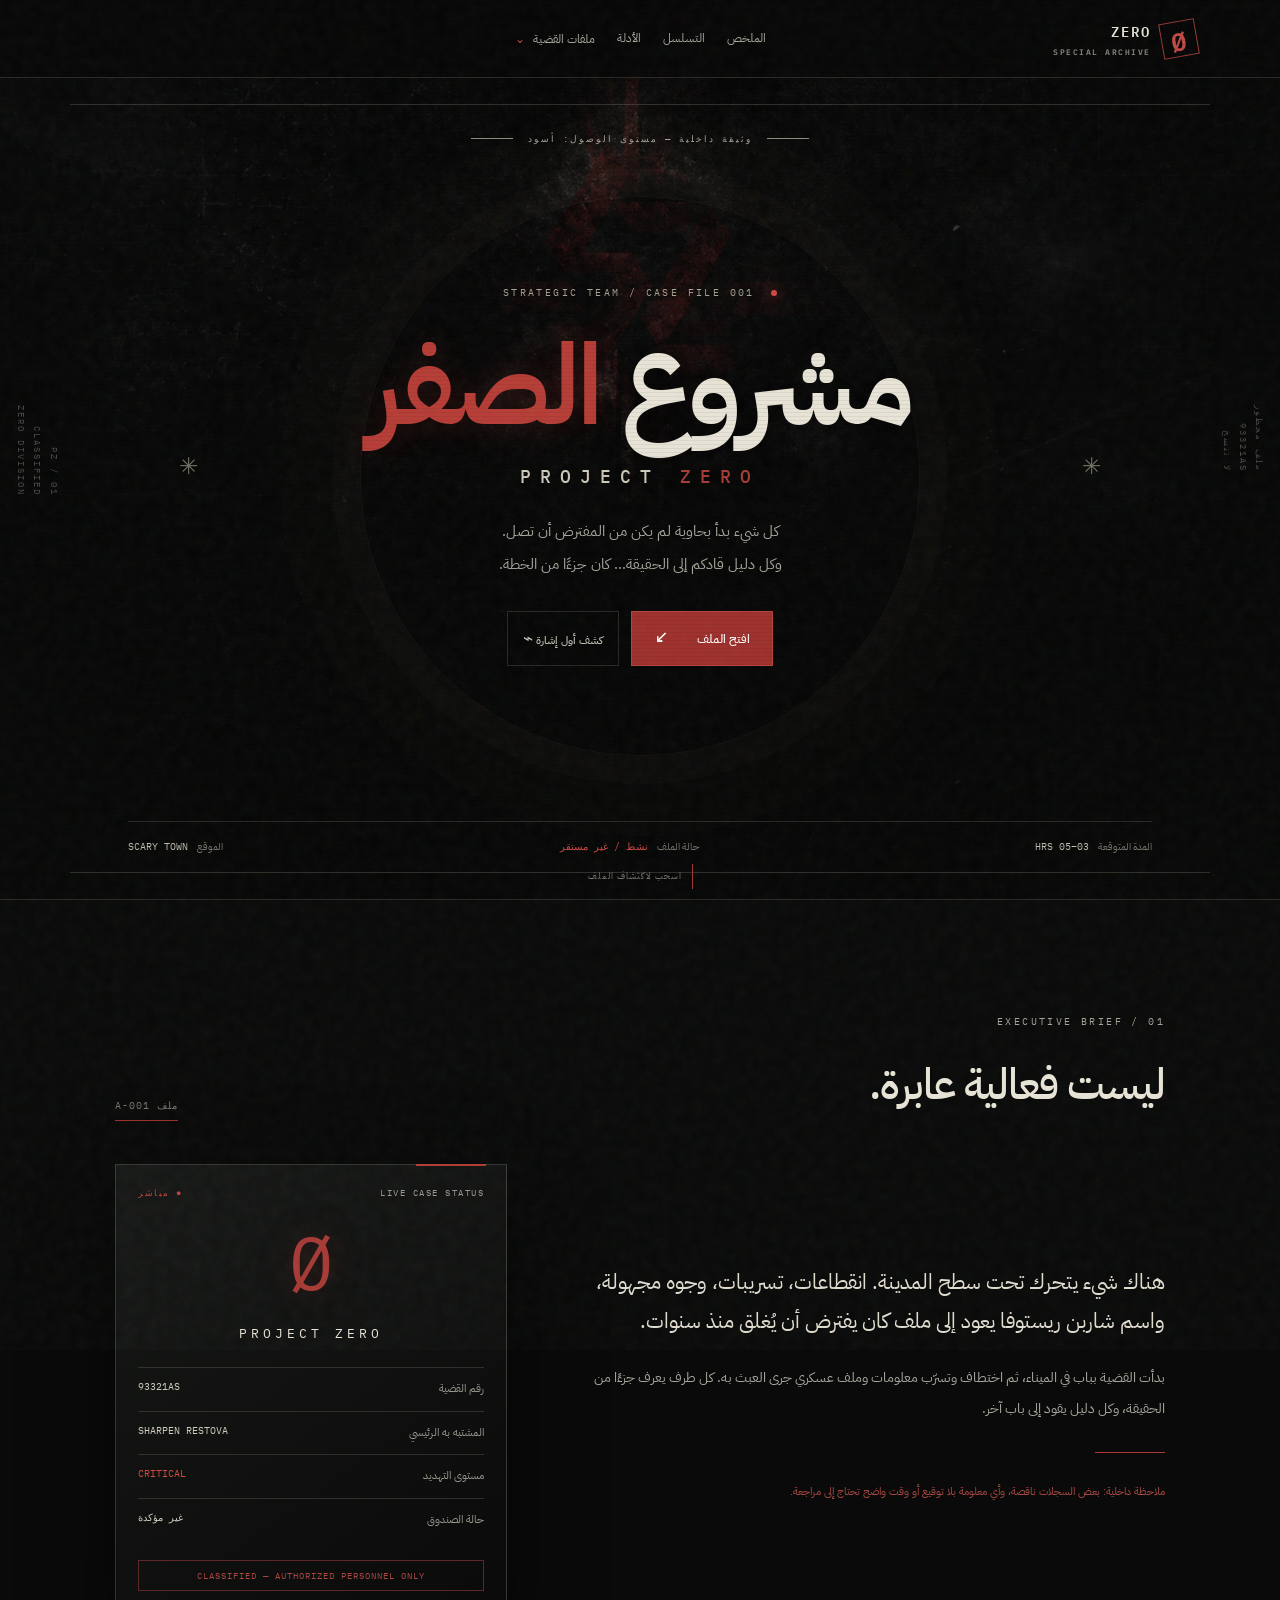
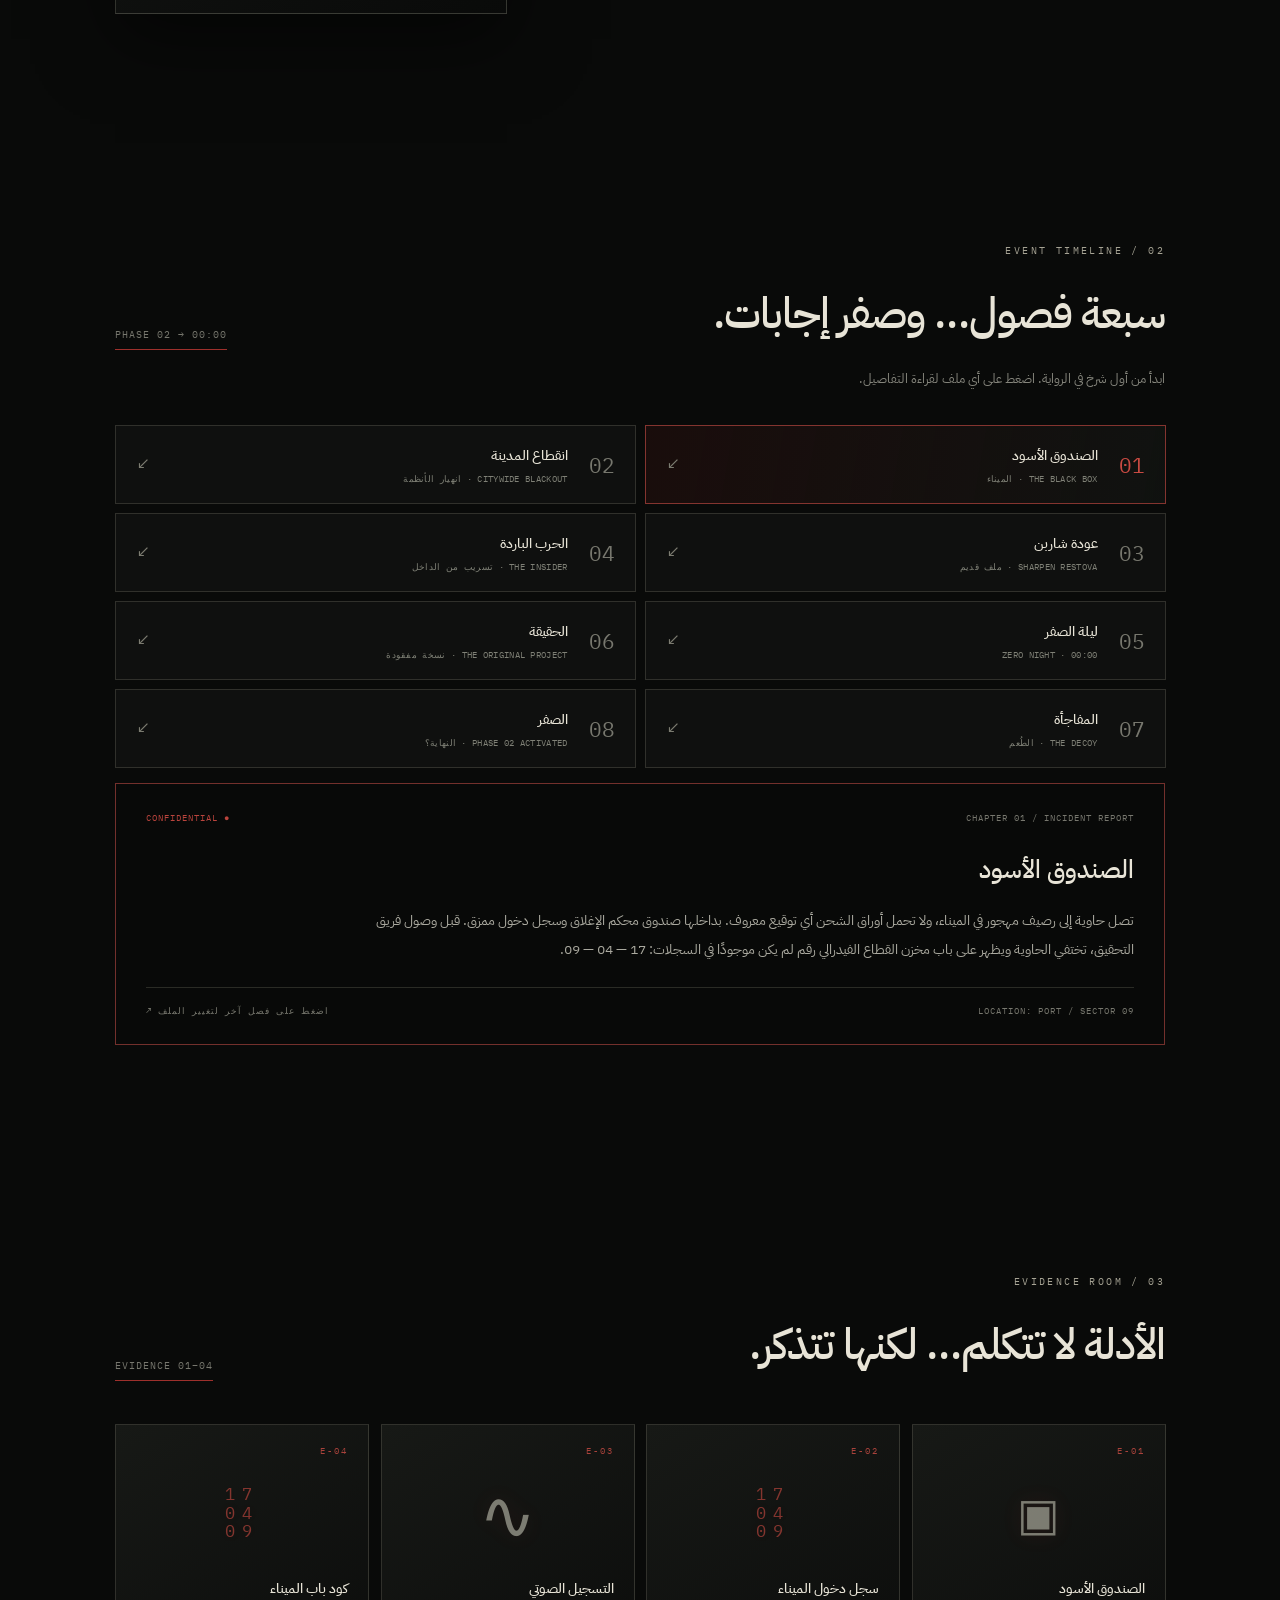
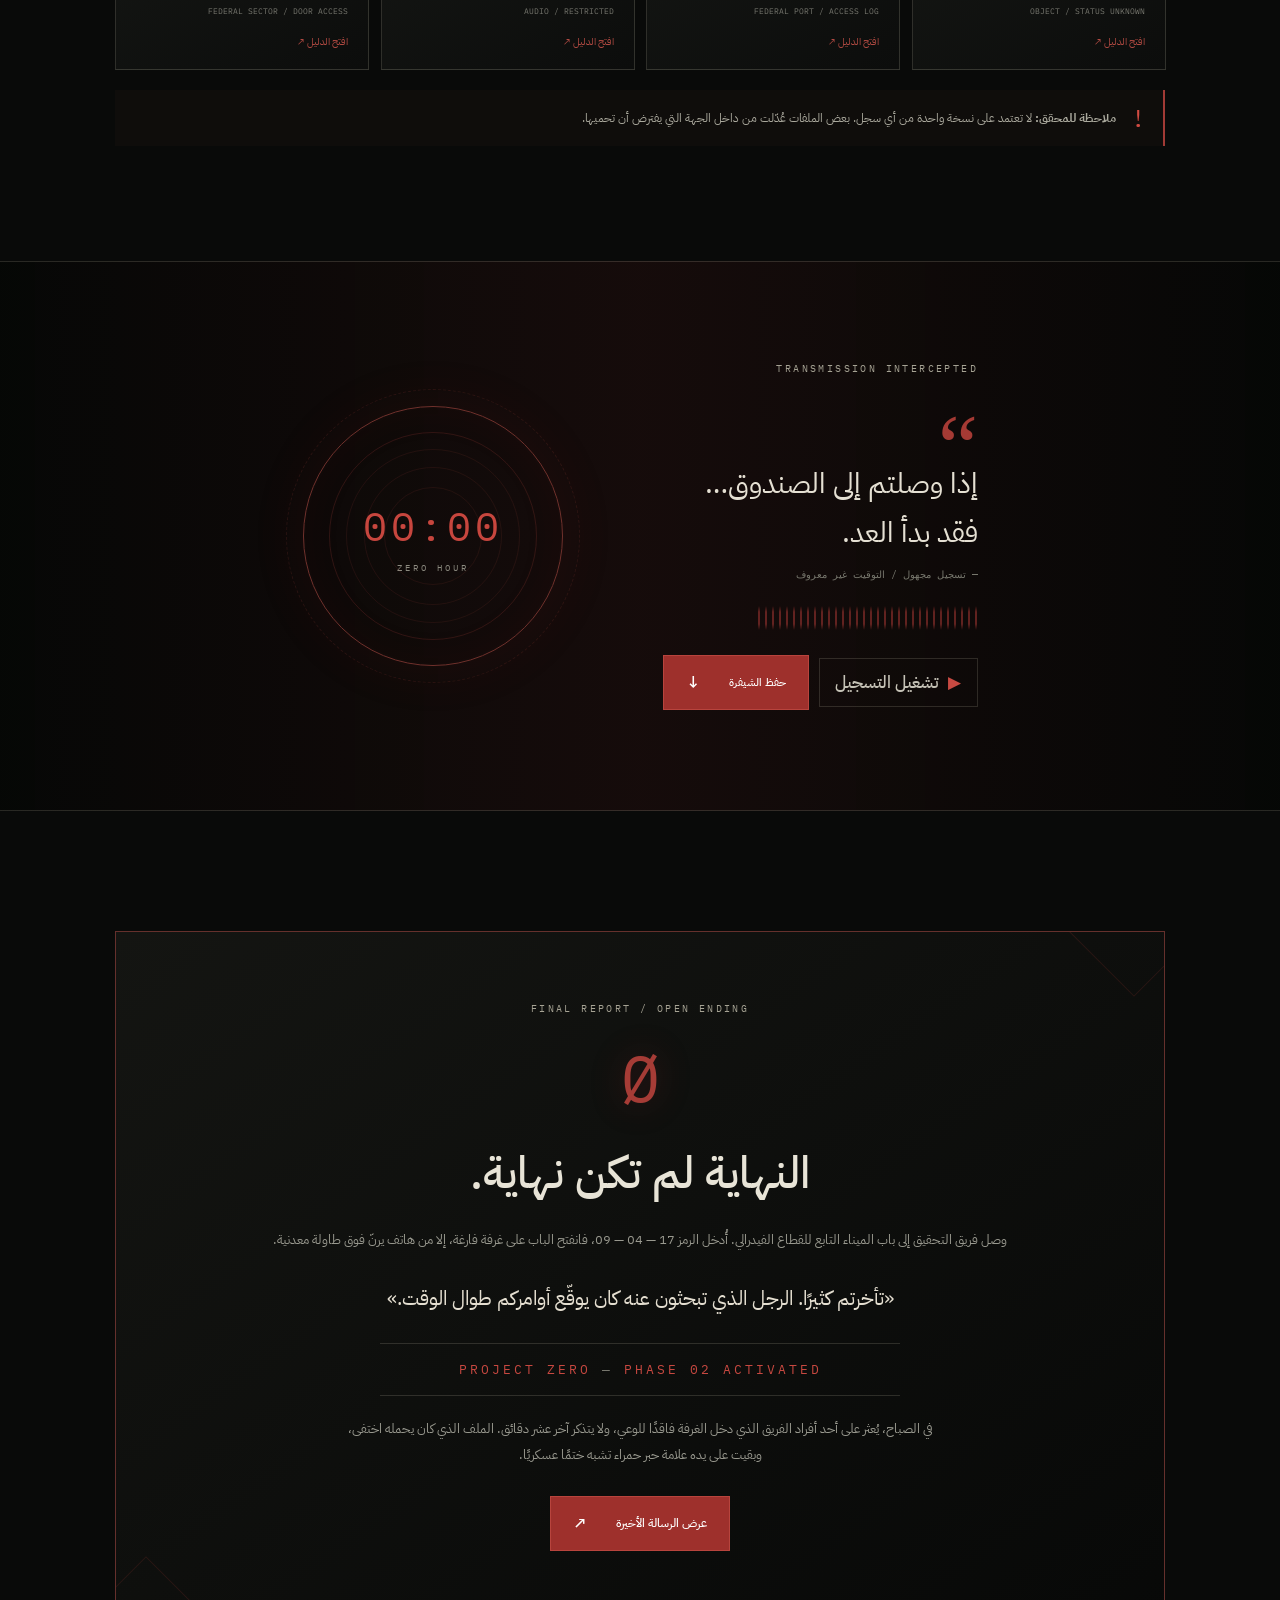
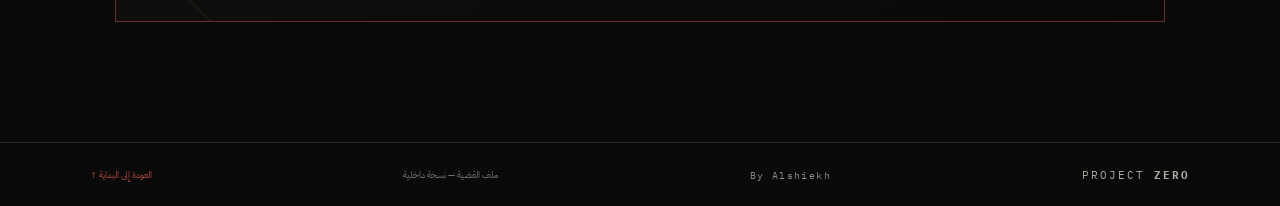
==== 01-project-zero.html @ 73cf94a0 "Add files via upload" ====
<!doctype html>
<html lang="ar" dir="rtl">
<head>
<meta charset="utf-8">
<meta name="viewport" content="width=device-width, initial-scale=1">
<meta name="theme-color" content="#090a09">
<meta name="description" content="PROJECT ZERO — ملف سري لليلة غيّرت المدينة إلى الأبد.">
<title>PROJECT ZERO — الملف صفر</title>
<link rel="preconnect" href="https://fonts.googleapis.com">
<link rel="preconnect" href="https://fonts.gstatic.com" crossorigin>
<link href="https://fonts.googleapis.com/css2?family=IBM+Plex+Mono:wght@400;500;600&family=IBM+Plex+Sans+Arabic:wght@300;400;500;600;700&display=swap" rel="stylesheet">
<link rel="stylesheet" href="style.css">
</head>
<body>
  
<div class="grain"></div><div class="scanlines"></div>
<div class="side-mark left">PZ / 01<br>CLASSIFIED<br>ZERO DIVISION</div>
<div class="side-mark right">ملف محظور<br>93321AS<br>لا تنسخ</div>
<header class="topbar home-topbar">
  <a class="brand" href="#top"><span class="brand-mark">Ø</span><span>ZERO<span class="brand-sub">SPECIAL ARCHIVE</span></span></a>
  <nav class="main-nav">
    <a class="section-link" href="01-project-zero.html#brief">الملخص</a>
    <a class="section-link" href="01-project-zero.html#timeline">التسلسل</a>
    <a class="section-link" href="01-project-zero.html#evidence">الأدلة</a>
    <div class="nav-drop">
      <button class="nav-drop-toggle" type="button" aria-expanded="false">ملفات القضية <span>⌄</span></button>
      <div class="nav-drop-menu"><a href="01-project-zero.html"><b>01 / PROJECT ZERO</b><small>بداية القضية</small></a><a href="02-phase-two.html"><b>02 / PHASE TWO</b><small>ثمن العودة</small></a><a href="03-sharpen-ending.html"><b>03 / SHARPEN ENDING</b><small>النهاية والمطاردة</small></a><a href="04-story-summary.html"><b>04 / STORY SUMMARY</b><small>ملخص القصة كاملًا</small></a><a href="05-peter-jane-return.html"><b>05 / PETER JANE</b><small>سيناريو مقفل برمز</small></a><a href="06-character-registry.html"><b>06 / CHARACTERS</b><small>الشخصيات والأدوار</small></a><a href="07-strategic-brief.html"><b>07 / STRATEGIC</b><small>الخطة والطلبات البرمجية</small></a><a href="08-notes-archive.html"><b>08 / NOTES</b><small>دفتر الملاحظات</small></a></div>
    </div>
  </nav>
</header>
<main id="top">
<section class="hero">
  <div class="hero-stamp"><span class="stamp-line"></span> وثيقة داخلية — مستوى الوصول: أسود <span class="stamp-line"></span></div>
  <div class="hero-content">
    <p class="eyebrow"><span class="red-dot"></span> STRATEGIC TEAM / CASE FILE 001</p>
    <h1 data-text="مشروع الصفر">مشروع <em>الصفر</em></h1>
    <div class="hero-en">PROJECT <span>ZERO</span></div>
    <p class="hero-desc">كل شيء بدأ بحاوية لم يكن من المفترض أن تصل.<br>وكل دليل قادكم إلى الحقيقة… كان جزءًا من الخطة.</p>
    <div class="hero-actions"><a class="primary-btn" href="#brief">افتح الملف <span>↙</span></a><button class="ghost-btn" id="revealBtn">كشف أول إشارة <span>⌁</span></button></div>
    <div class="signal" id="signal"><span class="signal-label">إشارة واردة</span><span class="signal-code">17 — 04 — 09</span><span class="signal-text">أنت لا تبحث عن الصندوق… الصندوق يبحث عنك.</span></div>
  </div>
  <div class="hero-meta"><span>المدة المتوقعة <b>03–05 HRS</b></span><span>حالة الملف <b class="red-text">نشط / غير مستقر</b></span><span>الموقع <b>SCARY TOWN</b></span></div>
  <div class="hero-cross cross-a">✳</div><div class="hero-cross cross-b">✳</div>
  <div class="scroll-cue"><span></span> اسحب لاكتشاف الملف</div>
</section>

<section class="brief section-wrap" id="brief">
  <div class="section-head"><div><p class="eyebrow">01 / EXECUTIVE BRIEF</p><h2>ليست فعالية عابرة.</h2></div><span class="section-index">ملف 001-A</span></div>
  <div class="brief-grid">
    <div class="brief-copy"><p class="large-copy">هناك شيء يتحرك تحت سطح المدينة. انقطاعات، تسريبات، وجوه مجهولة، واسم شاربن ريستوفا يعود إلى ملف كان يفترض أن يُغلق منذ سنوات.</p><p>بدأت القضية بباب في الميناء، ثم اختطاف وتسرّب معلومات وملف عسكري جرى العبث به. كل طرف يعرف جزءًا من الحقيقة، وكل دليل يقود إلى باب آخر.</p><div class="red-rule"></div><p class="micro-note">ملاحظة داخلية: بعض السجلات ناقصة، وأي معلومة بلا توقيع أو وقت واضح تحتاج إلى مراجعة.</p></div>
    <div class="status-card"><div class="card-top"><span>LIVE CASE STATUS</span><span class="pulse">● مباشر</span></div><div class="status-symbol">Ø</div><div class="status-title">PROJECT ZERO</div><div class="status-row"><span>رقم القضية</span><b>93321AS</b></div><div class="status-row"><span>المشتبه به الرئيسي</span><b>SHARPEN RESTOVA</b></div><div class="status-row"><span>مستوى التهديد</span><b class="red-text">CRITICAL</b></div><div class="status-row"><span>حالة الصندوق</span><b>غير مؤكدة</b></div><div class="classified-bar">CLASSIFIED — AUTHORIZED PERSONNEL ONLY</div></div>
  </div>
</section>

<section class="chapters section-wrap" id="timeline">
 <div class="section-head"><div><p class="eyebrow">02 / EVENT TIMELINE</p><h2>سبعة فصول… وصفر إجابات.</h2></div><span class="section-index">00:00 → PHASE 02</span></div>
 <p class="section-intro">ابدأ من أول شرخ في الرواية. اضغط على أي ملف لقراءة التفاصيل.</p>
 <div class="timeline">
  <button class="chapter active" data-chapter="0"><span class="chapter-no">01</span><span class="chapter-main"><b>الصندوق الأسود</b><small>THE BLACK BOX · الميناء</small></span><span class="chapter-icon">↙</span></button>
  <button class="chapter" data-chapter="1"><span class="chapter-no">02</span><span class="chapter-main"><b>انقطاع المدينة</b><small>CITYWIDE BLACKOUT · انهيار الأنظمة</small></span><span class="chapter-icon">↙</span></button>
  <button class="chapter" data-chapter="2"><span class="chapter-no">03</span><span class="chapter-main"><b>عودة شاربن</b><small>SHARPEN RESTOVA · ملف قديم</small></span><span class="chapter-icon">↙</span></button>
  <button class="chapter" data-chapter="3"><span class="chapter-no">04</span><span class="chapter-main"><b>الحرب الباردة</b><small>THE INSIDER · تسريب من الداخل</small></span><span class="chapter-icon">↙</span></button>
  <button class="chapter" data-chapter="4"><span class="chapter-no">05</span><span class="chapter-main"><b>ليلة الصفر</b><small>ZERO NIGHT · 00:00</small></span><span class="chapter-icon">↙</span></button>
  <button class="chapter" data-chapter="5"><span class="chapter-no">06</span><span class="chapter-main"><b>الحقيقة</b><small>THE ORIGINAL PROJECT · نسخة مفقودة</small></span><span class="chapter-icon">↙</span></button>
  <button class="chapter" data-chapter="6"><span class="chapter-no">07</span><span class="chapter-main"><b>المفاجأة</b><small>THE DECOY · الطُعم</small></span><span class="chapter-icon">↙</span></button>
  <button class="chapter" data-chapter="7"><span class="chapter-no">08</span><span class="chapter-main"><b>الصفر</b><small>PHASE 02 ACTIVATED · النهاية؟</small></span><span class="chapter-icon">↙</span></button>
 </div>
 <article class="chapter-detail" id="chapterDetail" aria-live="polite">
   <div class="detail-top"><span id="detailTag">CHAPTER 01 / INCIDENT REPORT</span><span class="redacted">● CONFIDENTIAL</span></div>
   <h3 id="detailTitle">الصندوق الأسود</h3><p id="detailText">تصل حاوية إلى رصيف مهجور في الميناء، ولا تحمل أوراق الشحن أي توقيع معروف. بداخلها صندوق محكم الإغلاق وسجل دخول ممزق. قبل وصول فريق التحقيق، تختفي الحاوية ويظهر على باب مخزن القطاع الفيدرالي رقم لم يكن موجودًا في السجلات: 17 — 04 — 09.</p>
   <div class="detail-footer"><span id="detailLocation">LOCATION: PORT / SECTOR 09</span><span>اضغط على فصل آخر لتغيير الملف ↗</span></div>
 </article>
</section>

<section class="evidence section-wrap" id="evidence">
 <div class="section-head"><div><p class="eyebrow">03 / EVIDENCE ROOM</p><h2>الأدلة لا تتكلم… لكنها تتذكر.</h2></div><span class="section-index">EVIDENCE 01–04</span></div>
 <div class="evidence-grid">
  <button class="evidence-card" data-evidence="0"><span class="ev-number">E-01</span><span class="ev-art ev-box">▣</span><b>الصندوق الأسود</b><small>OBJECT / STATUS UNKNOWN</small><span class="ev-open">افتح الدليل ↗</span></button>
  <button class="evidence-card" data-evidence="1"><span class="ev-number">E-02</span><span class="ev-art ev-code">17<br>04<br>09</span><b>سجل دخول الميناء</b><small>FEDERAL PORT / ACCESS LOG</small><span class="ev-open">افتح الدليل ↗</span></button>
  <button class="evidence-card" data-evidence="2"><span class="ev-number">E-03</span><span class="ev-art ev-audio">∿</span><b>التسجيل الصوتي</b><small>AUDIO / RESTRICTED</small><span class="ev-open">افتح الدليل ↗</span></button>
  <button class="evidence-card" data-evidence="3"><span class="ev-number">E-04</span><span class="ev-art ev-code">17<br>04<br>09</span><b>كود باب الميناء</b><small>FEDERAL SECTOR / DOOR ACCESS</small><span class="ev-open">افتح الدليل ↗</span></button>
 </div>
 <div class="evidence-note"><span class="warning-icon">!</span><p><b>ملاحظة للمحقق:</b> لا تعتمد على نسخة واحدة من أي سجل. بعض الملفات عُدّلت من داخل الجهة التي يفترض أن تحميها.</p></div>
</section>

<section class="countdown-section">
 <div class="countdown-content"><p class="eyebrow">TRANSMISSION INTERCEPTED</p><div class="quote-mark">“</div><blockquote>إذا وصلتم إلى الصندوق…<br>فقد بدأ العد.</blockquote><p class="transmission">— تسجيل مجهول / التوقيت غير معروف</p><div class="waveform" id="audioWaveform" aria-hidden="true"></div><audio id="zeroAudio" preload="metadata"><source src="assets/SandyHouse.wav" type="audio/wav">متصفحك لا يدعم تشغيل الصوت.</audio><div class="audio-actions"><button class="ghost-btn" id="transmissionBtn" type="button"><span class="play-icon" id="playIcon">▶</span> <span id="playLabel">تشغيل التسجيل</span></button><a class="primary-btn save-audio" id="saveAudioBtn" href="assets/SandyHouse.wav" download="Sandy's House.wav">حفظ الشيفرة <span>↓</span></a></div><p class="transmission-result" id="transmissionResult" aria-live="polite">التسجيل جاهز. اضغط تشغيل للاستماع، أو احفظ نسخة من الملف.</p></div>
 <div class="countdown-graphic"><div class="ring ring1"></div><div class="ring ring2"></div><div class="ring ring3"></div><span>00:00</span><small>ZERO HOUR</small></div>
</section>

<section class="ending section-wrap" id="ending">
 <div class="ending-panel"><p class="eyebrow">FINAL REPORT / OPEN ENDING</p><div class="ending-symbol">Ø</div><h2>النهاية لم تكن نهاية.</h2><p>وصل فريق التحقيق إلى باب الميناء التابع للقطاع الفيدرالي. أُدخل الرمز 17 — 04 — 09، فانفتح الباب على غرفة فارغة، إلا من هاتف يرنّ فوق طاولة معدنية.</p><div class="final-message">«تأخرتم كثيرًا. الرجل الذي تبحثون عنه كان يوقّع أوامركم طوال الوقت.»</div><div class="phase">PROJECT ZERO <span>—</span> PHASE 02 ACTIVATED</div><p class="ending-small">في الصباح، يُعثر على أحد أفراد الفريق الذي دخل الغرفة فاقدًا للوعي، ولا يتذكر آخر عشر دقائق. الملف الذي كان يحمله اختفى، وبقيت على يده علامة حبر حمراء تشبه ختمًا عسكريًا.</p><button class="primary-btn" id="finalReveal">عرض الرسالة الأخيرة <span>↗</span></button><div class="final-hidden" id="finalHidden">رأس المؤامرة ليس رجل عصابات ولا مسؤولًا مدنيًا.<br><strong>إنه صاحب رتبة عسكرية عالية، وهويته ما زالت مجهولة.</strong><br><span>IDENTITY: [REDACTED]</span></div></div>
</section>
<footer><div class="footer-brand">PROJECT <b>ZERO</b></div><span class="signature-tip" tabindex="0" aria-label="By Alshiekh — صاحب الفكرة المحنك">By Alshiekh<span class="signature-tooltip">صاحب الفكرة المحنك</span></span><span>ملف القضية — نسخة داخلية</span><a href="#top">العودة إلى البداية ↑</a></footer>
</main>

<div class="modal-backdrop" id="modal" aria-hidden="true"><div class="modal"><button class="modal-close" id="modalClose" aria-label="إغلاق">×</button><p class="eyebrow" id="modalCode">EVIDENCE / 01</p><h3 id="modalTitle">الصندوق الأسود</h3><p id="modalText">لا تتوفر بيانات كافية.</p><div class="modal-stamp">CLASSIFIED</div></div></div>
<div class="toast" id="toast">تم اعتراض إشارة مجهولة</div>
<script src="script.js"></script>
</body></html>
---- style.css ----
*{box-sizing:border-box}:root{--bg:#090a09;--panel:#101211;--line:rgba(211,207,185,.17);--text:#e8e4d7;--muted:#8f9088;--red:#a52e2b;--red2:#d04a42;--mono:"IBM Plex Mono",monospace;--arabic:"IBM Plex Sans Arabic",sans-serif}html{scroll-behavior:smooth;scroll-padding-top:90px}body{margin:0;background:var(--bg);color:var(--text);font-family:var(--arabic);overflow-x:hidden}body:before{content:"";position:fixed;inset:0;background:linear-gradient(90deg,rgba(0,0,0,.38),transparent 18%,transparent 82%,rgba(0,0,0,.38)),url("assets/zero-background.png")center/cover no-repeat;opacity:.42;z-index:-3;pointer-events:none}body:after{content:"";position:fixed;inset:0;background:radial-gradient(ellipse at 50% 0%,transparent 10%,#070807 88%);z-index:-2;pointer-events:none}.grain{position:fixed;inset:-50%;z-index:20;pointer-events:none;opacity:.055;background-image:url("data:image/svg+xml,%3Csvg viewBox='0 0 180 180' xmlns='http://www.w3.org/2000/svg'%3E%3Cfilter id='n'%3E%3CfeTurbulence type='fractalNoise' baseFrequency='.9' numOctaves='3' stitchTiles='stitch'/%3E%3C/filter%3E%3Crect width='100%25' height='100%25' filter='url(%23n)' opacity='.8'/%3E%3C/svg%3E");animation:grain .25s steps(2)infinite}.scanlines{position:fixed;inset:0;z-index:19;pointer-events:none;background:repeating-linear-gradient(0deg,transparent 0 3px,rgba(0,0,0,.11)4px)}@keyframes grain{0%{transform:translate(0,0)}25%{transform:translate(2%,-1%)}50%{transform:translate(-1%,2%)}75%{transform:translate(1%,1%)}}.side-mark{position:fixed;z-index:10;top:45%;font:9px var(--mono);line-height:1.8;letter-spacing:2px;color:#85857a;writing-mode:vertical-rl;opacity:.5}.side-mark.left{left:13px}.side-mark.right{right:13px}.topbar{height:78px;position:sticky;top:0;z-index:15;display:flex;align-items:center;justify-content:space-between;padding:0 6.5%;border-bottom:1px solid var(--line);background:rgba(7,8,7,.86);backdrop-filter:blur(18px)}.brand{display:flex;align-items:center;gap:10px;text-decoration:none;color:var(--text);font:600 14px var(--mono);letter-spacing:2px}.brand-mark{display:grid;place-items:center;width:36px;height:36px;border:1px solid #9b3b36;color:#c04b43;font-size:25px;transform:rotate(-10deg)}.brand-sub{display:block;font-size:8px;color:#88887e;letter-spacing:1.5px;margin-top:4px}.topbar nav{display:flex;gap:28px}.topbar nav a{color:#aaa99f;text-decoration:none;font-size:12px;transition:.25s}.topbar nav a:hover{color:#fff}.sound-btn,.ghost-btn{background:transparent;color:#c5c2b6;border:1px solid var(--line);padding:11px 15px;font:11px var(--arabic);cursor:pointer;transition:.25s}.sound-btn:hover,.ghost-btn:hover{border-color:#a8403a;color:#fff}.sound-dot{display:inline-block;width:6px;height:6px;background:#8c8c82;border-radius:50%;margin-left:7px}.sound-btn.on .sound-dot{background:#d34b43;box-shadow:0 0 10px #d34b43}.hero{min-height:calc(100vh - 78px);position:relative;display:flex;align-items:center;justify-content:center;flex-direction:column;padding:80px 20px 105px;text-align:center;border-bottom:1px solid var(--line);overflow:hidden}.hero:before{content:"";position:absolute;inset:26px 5.5%;border-top:1px solid rgba(218,213,190,.2);border-bottom:1px solid rgba(218,213,190,.2);pointer-events:none}.hero:after{content:"";position:absolute;width:min(48vw,560px);height:min(48vw,560px);border:1px solid rgba(190,183,158,.07);border-radius:50%;box-shadow:0 0 0 28px rgba(180,170,150,.018),0 0 0 80px rgba(180,170,150,.014);pointer-events:none}.hero-stamp{position:absolute;top:55px;display:flex;align-items:center;gap:15px;font:9px var(--mono);letter-spacing:2px;color:#a8a496}.stamp-line{width:42px;height:1px;background:#8d8a7b}.hero-content{position:relative;z-index:2;max-width:750px}.eyebrow{font:10px var(--mono);letter-spacing:2.4px;color:#a6a394;margin:0 0 20px}.red-dot{display:inline-block;width:6px;height:6px;background:var(--red2);border-radius:50%;margin-left:8px;box-shadow:0 0 12px #a52e2b}h1{font-size:clamp(58px,9vw,112px);line-height:1.2;letter-spacing:-4px;margin:0;font-weight:600;text-shadow:0 0 30px rgba(0,0,0,.7)}h1 em{font-style:normal;color:#b63d36;text-shadow:0 0 35px rgba(165,46,43,.23)}.hero-en{font:500 18px var(--mono);letter-spacing:9px;color:#d0cbbb;margin-top:12px}.hero-en span{color:#a63c36}.hero-desc{font-size:15px;line-height:2.2;color:#aaa99e;margin:27px 0 30px}.hero-actions{display:flex;gap:12px;justify-content:center}.primary-btn{display:inline-flex;align-items:center;gap:28px;padding:14px 22px;background:#9e302c;color:#fff;text-decoration:none;border:1px solid #b8443d;font:500 12px var(--arabic);cursor:pointer;transition:.3s}.primary-btn:hover{background:#c33f38;transform:translateY(-2px);box-shadow:0 8px 35px #a52e2b30}.primary-btn span,.ghost-btn span{font-size:17px}.signal{display:none;max-width:390px;margin:25px auto 0;padding:13px 17px;border:1px solid #a23b36;background:#0b0b0bdb;text-align:right;animation:signalIn .4s ease}.signal.show{display:block}.signal-label,.signal-text{display:block;font-size:11px;color:#aaa99d}.signal-code{display:block;font:20px var(--mono);letter-spacing:5px;color:#d54a42;margin:7px 0}.hero-meta{position:absolute;bottom:44px;left:10%;right:10%;display:flex;justify-content:space-between;border-top:1px solid var(--line);padding-top:16px;color:#77776f;font-size:10px}.hero-meta b{font:10px var(--mono);color:#c1beaf;margin-right:7px}.red-text{color:#d24a43!important}.hero-cross{position:absolute;color:#c9c4af;font-size:23px;opacity:.55;z-index:1}.cross-a{left:14%;top:45%}.cross-b{right:14%;top:45%}.scroll-cue{position:absolute;bottom:10px;font-size:9px;letter-spacing:1px;color:#77776f;display:flex;align-items:center;gap:10px}.scroll-cue span{height:25px;width:1px;background:#a13b36;animation:scrollPulse 1.6s infinite}.section-wrap{max-width:1120px;margin:0 auto;padding:115px 35px}.section-head{display:flex;align-items:end;justify-content:space-between;gap:25px;margin-bottom:43px}.section-head h2{font-size:clamp(28px,4vw,43px);font-weight:500;margin:0;letter-spacing:-1px}.section-index{font:10px var(--mono);letter-spacing:1px;color:#77776e;border-bottom:1px solid #9e302c;padding-bottom:8px}.brief-grid{display:grid;grid-template-columns:1.2fr .8fr;gap:70px;align-items:center}.brief-copy{color:#a8a79d;font-size:14px;line-height:2.2}.large-copy{font-size:21px!important;line-height:1.9!important;color:#e0dccf!important;margin-top:0}.red-rule{height:1px;width:70px;background:#a83934;margin:27px 0}.micro-note{font-size:11px;color:#a84a43}.status-card{background:linear-gradient(145deg,rgba(23,25,23,.96),rgba(10,11,10,.95));border:1px solid rgba(211,207,185,.2);padding:22px;position:relative;box-shadow:0 25px 70px #0008}.status-card:before{content:"";position:absolute;top:-1px;right:20px;width:70px;height:2px;background:#b23b35}.card-top{display:flex;justify-content:space-between;font:9px var(--mono);letter-spacing:1.5px;color:#99988e}.pulse{color:#b6443d}.status-symbol{font:74px var(--mono);text-align:center;color:#a73a35;text-shadow:0 0 35px #a52e2b40;padding:15px}.status-title{text-align:center;font:13px var(--mono);letter-spacing:4px;margin-bottom:25px}.status-row{display:flex;justify-content:space-between;gap:15px;padding:12px 0;border-top:1px solid var(--line);font-size:11px;color:#99998f}.status-row b{font:10px var(--mono);color:#d0cbbc;text-align:left}.classified-bar{margin-top:18px;padding:9px;text-align:center;border:1px solid #5d2826;color:#a94740;font:9px var(--mono);letter-spacing:1px}.section-intro{color:#85857c;font-size:13px;margin-top:-25px;margin-bottom:35px}.timeline{display:grid;grid-template-columns:repeat(2,minmax(0,1fr));gap:9px}.chapter{display:flex;align-items:center;gap:17px;text-align:right;padding:19px 20px;background:rgba(17,19,17,.78);border:1px solid var(--line);color:var(--text);cursor:pointer;transition:.25s;min-width:0}.chapter:hover,.chapter.active{background:linear-gradient(100deg,rgba(87,26,24,.22),rgba(17,19,17,.92));border-color:#84342f;transform:translateY(-2px)}.chapter-no{font:21px var(--mono);color:#77776e;min-width:30px}.chapter.active .chapter-no{color:#c84a42}.chapter-main{display:flex;flex-direction:column;gap:7px;flex:1}.chapter-main b{font-size:14px;font-weight:500}.chapter-main small{font:9px var(--mono);color:#7f8076;letter-spacing:.3px}.chapter-icon{color:#7d7d72;font-size:17px}.chapter-detail{margin-top:15px;padding:28px 30px;background:rgba(9,10,9,.88);border:1px solid #73302c;position:relative;animation:signalIn .3s ease}.detail-top,.detail-footer{display:flex;justify-content:space-between;gap:15px;flex-wrap:wrap;font:9px var(--mono);letter-spacing:1px;color:#77776e}.redacted{color:#ba443d}.chapter-detail h3{font-size:25px;font-weight:500;margin:25px 0 10px}.chapter-detail p{max-width:800px;color:#aaa99f;font-size:14px;line-height:2.1}.detail-footer{border-top:1px solid var(--line);padding-top:17px;margin-top:23px}.evidence-grid{display:grid;grid-template-columns:repeat(4,1fr);gap:12px}.evidence-card{position:relative;display:flex;flex-direction:column;text-align:right;align-items:flex-start;min-height:240px;padding:20px;background:linear-gradient(150deg,#171916,#0c0d0c);border:1px solid var(--line);color:var(--text);cursor:pointer;overflow:hidden;transition:.3s}.evidence-card:after{content:"";position:absolute;inset:0;background:linear-gradient(130deg,transparent 30%,rgba(165,46,43,.1));opacity:0;transition:.3s}.evidence-card:hover{border-color:#a13a35;transform:translateY(-5px)}.evidence-card:hover:after{opacity:1}.ev-number{font:9px var(--mono);color:#a8423b;letter-spacing:2px}.ev-art{display:grid;place-items:center;align-self:center;height:100px;margin:7px 0 15px;font:45px var(--mono);color:#aaa99b;opacity:.7;text-shadow:0 0 22px #a52e2b35}.ev-photo{font-size:70px;transform:rotate(-20deg)}.ev-audio{font-size:68px}.ev-code{font-size:17px;line-height:1.1;letter-spacing:7px;text-align:center;color:#b4433b}.evidence-card b{font-size:14px;font-weight:500}.evidence-card small{font:8px var(--mono);color:#77776f;margin-top:7px}.ev-open{margin-top:auto;padding-top:18px;font-size:10px;color:#b14a42}.evidence-note{display:flex;gap:15px;align-items:center;margin-top:20px;border-right:2px solid #a13a35;padding:12px 18px;background:#16110f80;color:#aaa99d;font-size:12px}.evidence-note p{margin:0}.warning-icon{color:#d14b42;font:24px var(--mono)}.countdown-section{display:flex;align-items:center;justify-content:center;gap:100px;padding:100px 8%;background:linear-gradient(90deg,rgba(6,7,6,.9),rgba(27,13,12,.72),rgba(6,7,6,.9));border-block:1px solid var(--line);overflow:hidden}.countdown-content{max-width:460px}.quote-mark{font:90px Georgia;color:#a53a34;height:54px}.countdown-content blockquote{font-size:29px;line-height:1.7;margin:10px 0;color:#e5e0d3}.transmission{font:10px var(--mono);color:#77776d}.waveform{height:24px;width:220px;margin:25px 0;background:repeating-linear-gradient(90deg,#8f312d 0 2px,transparent 2px 7px);mask-image:linear-gradient(0deg,transparent,#000 25%,#000 75%,transparent);opacity:.65;animation:wave 1.4s ease-in-out infinite alternate}.transmission-result{font-size:11px;color:#b54a43;display:none}.transmission-result.show{display:block}.countdown-graphic{width:260px;height:260px;position:relative;display:grid;place-content:center;text-align:center;border:1px solid #70312c;border-radius:50%;box-shadow:0 0 60px #a52e2b15,inset 0 0 45px #a52e2b0c;flex-shrink:0}.countdown-graphic:before,.countdown-graphic:after{content:"";position:absolute;inset:-18px;border:1px dashed #8b393333;border-radius:50%;animation:spin 35s linear infinite}.countdown-graphic:after{inset:25px;border-style:solid;border-color:#a8423b38;animation-direction:reverse;animation-duration:20s}.countdown-graphic span{font:40px var(--mono);color:#c7463e;letter-spacing:4px}.countdown-graphic small{font:9px var(--mono);letter-spacing:3px;color:#8d8b80;margin-top:10px}.ring{position:absolute;border:1px solid #a8423b22;border-radius:50%;inset:42px}.ring2{inset:60px}.ring3{inset:80px}.ending{padding-top:120px;padding-bottom:120px}.ending-panel{text-align:center;padding:70px 25px;border:1px solid #65302c;background:linear-gradient(145deg,rgba(21,22,19,.95),rgba(8,9,8,.95));position:relative;overflow:hidden}.ending-panel:before,.ending-panel:after{content:"";position:absolute;width:120px;height:120px;border:1px solid #a53b352e;transform:rotate(45deg)}.ending-panel:before{top:-80px;right:-30px}.ending-panel:after{bottom:-80px;left:-30px}.ending-symbol{font:65px var(--mono);color:#a63c36;text-shadow:0 0 35px #a52e2b45;margin:15px}.ending-panel h2{font-size:clamp(30px,4vw,45px);font-weight:500;margin:10px 0 15px}.ending-panel>p:not(.eyebrow){font-size:13px;line-height:2;color:#99998f}.final-message{font-size:20px;color:#e4ded0;margin:28px auto;max-width:600px}.phase{font:13px var(--mono);letter-spacing:3px;color:#c74840;padding:17px;border-block:1px solid var(--line);max-width:520px;margin:0 auto 20px}.phase span{color:#77776e}.ending-small{max-width:600px;margin:0 auto 28px!important}.final-hidden{display:none;margin:25px auto 0;color:#a5a397;line-height:2}.final-hidden.show{display:block;animation:signalIn .5s}.final-hidden strong{color:#d44a42;font-size:22px}footer{display:flex;align-items:center;justify-content:space-between;gap:20px;padding:25px 7%;border-top:1px solid var(--line);font-size:9px;color:#6f7068;flex-wrap:wrap}.footer-brand{font:11px var(--mono);letter-spacing:2px;color:#aaa99e}footer a{color:#a8423b;text-decoration:none}.modal-backdrop{position:fixed;inset:0;z-index:30;background:#000c;backdrop-filter:blur(9px);display:none;place-items:center;padding:20px}.modal-backdrop.open{display:grid}.modal{position:relative;max-width:520px;width:100%;padding:35px;background:#111310;border:1px solid #873631;box-shadow:0 20px 100px #000;animation:signalIn .25s}.modal-close{position:absolute;top:12px;left:15px;background:none;border:0;color:#aaa;font-size:25px;cursor:pointer}.modal h3{font-size:25px;margin:0 0 15px}.modal p:not(.eyebrow){font-size:13px;line-height:2;color:#aaa99e}.modal-stamp{display:inline-block;margin-top:15px;border:1px solid #7b302c;padding:7px 12px;color:#ba443d;font:10px var(--mono);letter-spacing:2px;transform:rotate(-4deg)}.toast{position:fixed;bottom:25px;left:25px;background:#151512;border:1px solid #873631;color:#d2cbbc;padding:13px 18px;font-size:11px;opacity:0;transform:translateY(10px);transition:.3s;z-index:35;pointer-events:none}.toast.show{opacity:1;transform:translateY(0)}.reveal{opacity:0;transform:translateY(18px);transition:opacity .7s,transform .7s}.reveal.visible{opacity:1;transform:none}@keyframes spin{to{transform:rotate(360deg)}}@keyframes wave{to{transform:scaleY(.45);opacity:.3}}@keyframes scrollPulse{50%{opacity:.3;transform:scaleY(.6)}}@keyframes signalIn{from{opacity:0;transform:translateY(8px)}to{opacity:1;transform:translateY(0)}}@media(max-width:800px){.topbar{padding:0 20px}.topbar nav{gap:12px}.topbar nav a{font-size:10px}.sound-btn{font-size:0;padding:12px}.sound-dot{margin:0}.brief-grid{grid-template-columns:1fr;gap:35px}.evidence-grid{grid-template-columns:repeat(2,1fr)}.countdown-section{gap:35px;padding:75px 7%}.countdown-graphic{width:200px;height:200px}.countdown-graphic span{font-size:31px}.side-mark{display:none}}@media(max-width:560px){.topbar{height:65px}.brand{font-size:12px}.brand-mark{width:30px;height:30px}.topbar nav{display:none}.hero{min-height:calc(100svh - 65px);padding-top:80px}.hero-stamp{font-size:7px;letter-spacing:1px;top:35px}.stamp-line{width:18px}h1{letter-spacing:-2px}.hero-en{font-size:13px;letter-spacing:5px}.hero-desc{font-size:13px}.hero-meta{left:7%;right:7%;bottom:40px;gap:8px;flex-wrap:wrap;font-size:9px}.hero-meta span{max-width:31%}.hero-meta b{display:block;margin:6px 0 0;font-size:8px}.hero-cross{display:none}.section-wrap{padding:75px 20px}.section-head{align-items:start;flex-direction:column;margin-bottom:30px}.section-index{align-self:flex-start}.timeline{grid-template-columns:1fr}.chapter{padding:16px}.chapter-detail{padding:22px 18px}.detail-footer{font-size:8px}.evidence-grid{gap:8px}.evidence-card{min-height:210px;padding:15px}.countdown-section{flex-direction:column-reverse;text-align:center;padding:70px 20px}.countdown-content .eyebrow{text-align:center}.countdown-content{display:flex;align-items:center;flex-direction:column}.countdown-content blockquote{font-size:24px}.countdown-graphic{width:190px;height:190px}.ending-panel{padding:50px 18px}.phase{font-size:10px;letter-spacing:1px}footer{justify-content:center;text-align:center;flex-direction:column;gap:12px}}@media(prefers-reduced-motion:reduce){*,*:before,*:after{animation-duration:.01ms!important;scroll-behavior:auto!important;transition-duration:.01ms!important}} *,*::before,*::after{box-sizing:border-box} html{width:100%;overflow-x:hidden} body{width:100%;min-width:320px;margin:0;direction:rtl;text-align:right;line-height:1.7} img,svg{max-width:100%} button,a{-webkit-tap-highlight-color:transparent} button{font-family:var(--arabic)} .topbar{direction:rtl} .topbar nav{align-items:center} .hero{isolation:isolate} .hero:before{z-index:0} .hero-content,.hero-meta,.hero-stamp,.scroll-cue{z-index:2} .hero:after{z-index:0} .section-wrap{width:100%} .brief-grid,.timeline,.evidence-grid{min-width:0} .brief-copy,.chapter-detail,.status-card,.ending-panel{min-width:0} .chapter-main b,.chapter-main small{overflow-wrap:anywhere} .hero-desc,.brief-copy,.chapter-detail p,.ending-panel p{overflow-wrap:anywhere} .primary-btn,.ghost-btn,.sound-btn{font-weight:500} .reveal{will-change:transform,opacity} @media(max-width:680px){.topbar{padding-inline:16px} .topbar nav{display:none} .hero:before{inset:18px 4%} .hero-meta{left:6%;right:6%} .section-wrap{padding-inline:18px} .brief-grid{grid-template-columns:minmax(0,1fr)} .timeline{grid-template-columns:minmax(0,1fr)} .evidence-grid{grid-template-columns:repeat(2,minmax(0,1fr))} .chapter{gap:12px;padding:15px} .chapter-detail{padding:22px 17px}} .audio-actions{display:flex;gap:10px;align-items:center;flex-wrap:wrap;margin-top:4px} .audio-actions .ghost-btn,.audio-actions .primary-btn{min-height:46px;justify-content:center} .play-icon{display:inline-block;min-width:15px;color:#c84a42;margin-left:5px} .save-audio{font-size:11px} .waveform.playing{animation-duration:.42s;opacity:1;filter:drop-shadow(0 0 5px rgba(190,55,49,.5))} .waveform.playing{background:repeating-linear-gradient(90deg,#d44b42 0 2px,transparent 2px 7px)} @media(max-width:560px){.audio-actions{justify-content:center}.audio-actions .ghost-btn,.audio-actions .primary-btn{flex:1}.transmission-result{text-align:center;line-height:1.8}} .main-nav{align-items:center} .nav-drop{position:relative} .nav-drop-toggle{background:transparent;border:0;color:#aaa99f;font:12px var(--arabic);cursor:pointer;padding:12px 0} .nav-drop-toggle:hover,.nav-drop-toggle[aria-expanded="true"]{color:#fff} .nav-drop-toggle span{color:var(--red2);margin-right:5px} .nav-drop-menu{position:absolute;top:calc(100% + 15px);right:-18px;width:245px;padding:8px;background:rgba(10,11,10,.97);border:1px solid #65302c;box-shadow:0 20px 50px #000b;backdrop-filter:blur(18px);display:none;z-index:40} .nav-drop.open .nav-drop-menu{display:block;animation:signalIn .18s ease} .nav-drop-menu a{display:flex;flex-direction:column;gap:5px;padding:13px 14px;border-bottom:1px solid var(--line);text-decoration:none;color:#e8e4d7} .nav-drop-menu a:last-child{border-bottom:0} .nav-drop-menu a:hover{background:#63252130;color:#fff} .nav-drop-menu b{font:10px var(--mono);letter-spacing:1px;color:#c64a42} .nav-drop-menu small{font:11px var(--arabic);color:#99998f} .nav-alert{display:flex;align-items:center;gap:8px;font:9px var(--mono);letter-spacing:1px;text-decoration:none;color:#d2cbbc;border:1px solid #69312d;padding:10px 12px;white-space:nowrap} .archive-page{min-height:100vh} .archive-hero{position:relative;min-height:58vh;display:flex;align-items:center;padding:100px max(7%,calc((100vw - 1120px)/2));border-bottom:1px solid var(--line);overflow:hidden;background:linear-gradient(90deg,#080908f2 0%,#0809089e 55%,#080908d9 100%),url('assets/zero-background.png')center/cover} .archive-hero:before{content:"";position:absolute;inset:25px 5%;border:1px solid #c7c0a51c;pointer-events:none} .archive-hero:after{content:"Ø";position:absolute;left:8%;top:50%;transform:translateY(-50%);font:clamp(180px,30vw,360px)var(--mono);color:#a63b3517;line-height:1;pointer-events:none} .archive-hero-content{position:relative;z-index:1;max-width:750px} .archive-hero h1{font-size:clamp(46px,7vw,88px);letter-spacing:-2px;margin:0 0 20px} .archive-hero h1 em{color:#b94039;font-style:normal} .archive-hero p:not(.eyebrow){max-width:700px;color:#aaa99f;line-height:2.1;font-size:15px} .archive-kicker{display:flex;gap:12px;flex-wrap:wrap;margin-top:26px} .archive-kicker span{font:9px var(--mono);letter-spacing:1px;color:#b5b1a4;border:1px solid var(--line);padding:9px 12px} .archive-content{max-width:1120px;margin:auto;padding:75px 30px 100px} .archive-grid{display:grid;grid-template-columns:repeat(3,minmax(0,1fr));gap:14px} .archive-card{background:linear-gradient(150deg,#171916ed,#0b0c0beF);border:1px solid var(--line);padding:23px;min-height:210px;position:relative;overflow:hidden} .archive-card:before{content:"";position:absolute;top:0;right:20px;width:42px;height:2px;background:#a63b35} .archive-card .card-code{font:9px var(--mono);letter-spacing:1.5px;color:#b74740} .archive-card h3{font-size:20px;font-weight:500;margin:17px 0 9px} .archive-card p{font-size:12px;line-height:2;color:#9e9e93;margin:0} .archive-card .card-foot{display:flex;justify-content:space-between;gap:10px;margin-top:24px;padding-top:13px;border-top:1px solid var(--line);font:9px var(--mono);color:#77776e} .rank-table{width:100%;border-collapse:collapse;margin-top:20px;font-size:12px} .rank-table th,.rank-table td{text-align:right;padding:15px;border-bottom:1px solid var(--line);vertical-align:top} .rank-table th{font:9px var(--mono);letter-spacing:1px;color:#c14b43;background:#16110f} .rank-table td{color:#c6c2b6;line-height:1.8} .rank-table td:first-child{font-family:var(--mono);color:#c84b42;white-space:nowrap} .secret-note{border-right:2px solid #a63b35;padding:16px 19px;background:#160f0f91;color:#aaa99f;font-size:12px;line-height:2;margin-top:22px} .secret-note b{color:#e3dfd2} .char-list{display:grid;grid-template-columns:repeat(2,minmax(0,1fr));gap:12px} .char-card{display:grid;grid-template-columns:68px 1fr;gap:17px;padding:20px;border:1px solid var(--line);background:#101210dd;min-width:0} .char-avatar{width:68px;height:86px;display:grid;place-items:center;border:1px solid #6e302c;background:radial-gradient(circle,#7027223d,#0b0c0b);font:25px var(--mono);color:#bd4941} .char-card h3{font-size:16px;font-weight:500;margin:0 0 4px} .char-card .role{font:9px var(--mono);color:#c24a42;letter-spacing:.6px} .char-card p{font-size:11px;color:#99998f;line-height:1.9;margin:10px 0 0} .char-card .assignment{display:inline-block;margin-top:10px;border:1px solid var(--line);padding:5px 8px;font-size:9px;color:#bcb8ac} .phase-gate{position:relative;margin-top:30px;padding:38px;border:1px solid #71312d;background:linear-gradient(115deg,#190d0c,#10110f 60%,#190d0c);overflow:hidden} .phase-gate:before{content:"PHASE 02";position:absolute;left:-5px;bottom:-42px;font:100px var(--mono);color:#a83a3514;white-space:nowrap} .phase-gate>*{position:relative;z-index:1} .phase-gate h3{font-size:clamp(24px,4vw,40px);margin:12px 0} .phase-gate p{max-width:650px;color:#aaa99f;font-size:13px;line-height:2} .phase-transition{position:relative;overflow:hidden} .phase-transition.going{animation:phaseCut .95s cubic-bezier(.7,0,.2,1)forwards} @keyframes phaseCut{0%{filter:none;transform:scale(1);opacity:1}25%{filter:contrast(2)saturate(0);transform:scale(1.01);opacity:.8}45%{opacity:.25;filter:brightness(3)contrast(2)}70%{opacity:0;transform:scale(1.04);filter:blur(8px)}100%{opacity:0}} .phase-overlay{position:fixed;inset:0;z-index:100;background:#050505;display:grid;place-items:center;opacity:0;pointer-events:none;transition:opacity .35s} .phase-overlay.active{opacity:1;pointer-events:auto} .phase-overlay .phase-mark{font:clamp(40px,9vw,100px)var(--mono);color:#c4473f;letter-spacing:5px;text-align:center;text-shadow:0 0 45px #a52e2b55} .phase-overlay p{font:10px var(--mono);letter-spacing:3px;color:#aaa99f;text-align:center} .console{border:1px solid #65302c;background:#0b0c0b;padding:22px;margin-top:30px} .console-head{display:flex;justify-content:space-between;gap:12px;align-items:center;flex-wrap:wrap;border-bottom:1px solid var(--line);padding-bottom:16px;margin-bottom:18px} .console-head h3{margin:0;font-size:18px;font-weight:500} .console-status{font:9px var(--mono);color:#c44b43} .console-actions{display:grid;grid-template-columns:repeat(3,minmax(0,1fr));gap:10px} .console-action{padding:16px;text-align:right;background:#151715;border:1px solid var(--line);color:#d7d2c5;cursor:pointer;font:11px var(--arabic);transition:.2s} .console-action:hover{border-color:#a63b35;background:#211312} .console-action small{display:block;margin-top:7px;color:#8e8d83;font:9px var(--mono)} .console-log{margin-top:15px;min-height:74px;padding:13px;background:#050605;border:1px solid #242522;color:#b64b43;font:10px/2 var(--mono);white-space:pre-wrap} .code-copy{border:1px solid #77322d;background:#9b302c;color:#fff;padding:11px 15px;font:11px var(--arabic);cursor:pointer} @media(max-width:800px){.archive-grid{grid-template-columns:repeat(2,minmax(0,1fr))}.archive-hero{padding:85px 7%}.nav-alert{font-size:0;padding:10px}.nav-alert .red-dot{margin:0}.main-nav{gap:15px!important}} @media(max-width:560px){.main-nav{display:none!important}.archive-grid,.char-list{grid-template-columns:1fr}.archive-content{padding:60px 18px}.archive-hero{min-height:58vh;padding:70px 25px}.archive-hero p:not(.eyebrow){font-size:13px}.archive-card{min-height:unset}.rank-table{font-size:10px}.rank-table th,.rank-table td{padding:10px 7px}.char-card{grid-template-columns:54px 1fr;padding:14px}.char-avatar{width:54px;height:70px}.phase-gate{padding:25px 19px}.console-actions{grid-template-columns:1fr}.console{padding:15px}} .signature-tip{position:relative;display:inline-flex;align-items:center;cursor:default;color:#8b8b80;letter-spacing:1.4px;font:10px var(--mono);transition:color .25s,text-shadow .25s;outline:none} .signature-tip:hover,.signature-tip:focus-visible{color:#f04a42;text-shadow:0 0 8px #e52c25,0 0 20px #c51f1f9c} .signature-tooltip{position:absolute;bottom:calc(100% + 12px);left:50%;transform:translate(-50%,5px);width:max-content;max-width:220px;padding:10px 14px;background:#100d0d;border:1px solid #9d302b;color:#e9dcd5;font:12px var(--arabic);letter-spacing:0;text-shadow:none;box-shadow:0 8px 28px #000a;opacity:0;visibility:hidden;pointer-events:none;transition:opacity .22s,transform .22s,visibility .22s;z-index:50} .signature-tooltip:after{content:"";position:absolute;top:100%;left:50%;transform:translateX(-50%);border:6px solid transparent;border-top-color:#9d302b} .signature-tip:hover .signature-tooltip,.signature-tip:focus-visible .signature-tooltip{opacity:1;visibility:visible;transform:translate(-50%,0)} .nav-drop{position:relative}.nav-drop-menu.open{display:block}.nav-drop-toggle[aria-expanded="true"]{color:#fff}.nav-drop-menu{z-index:25} .topbar nav.main-nav{display:flex;align-items:center;gap:22px;min-width:0} .topbar .main-nav>.section-link{white-space:nowrap} .topbar .nav-drop{flex-shrink:0} .topbar .nav-drop-menu{max-height:min(70vh,420px);overflow:auto} @media(max-width:800px){.topbar{gap:12px;padding-inline:20px} .topbar nav.main-nav{gap:14px} .topbar .main-nav>.section-link{font-size:10px}} @media(max-width:680px){.topbar nav.main-nav{display:flex!important;gap:0!important;margin-inline-start:auto} .topbar .main-nav>.section-link{display:none!important} .topbar .nav-alert{display:none!important} .topbar{padding-inline:16px} .nav-drop-menu{right:auto;left:0;width:min(245px,calc(100vw - 32px))} .nav-drop-toggle{padding:10px 12px;border:1px solid var(--line)}} .home-topbar{position:sticky} .home-topbar>.brand{position:relative;z-index:2} .home-topbar>nav.main-nav{position:absolute;left:50%;transform:translateX(-50%);width:max-content;max-width:calc(100% - 320px);justify-content:center} @media(max-width:800px){.home-topbar>nav.main-nav{gap:14px;max-width:calc(100% - 260px)}} @media(max-width:680px){.home-topbar>nav.main-nav{position:static;left:auto;transform:none;width:auto;max-width:none;margin-inline-start:auto;justify-content:flex-start}}
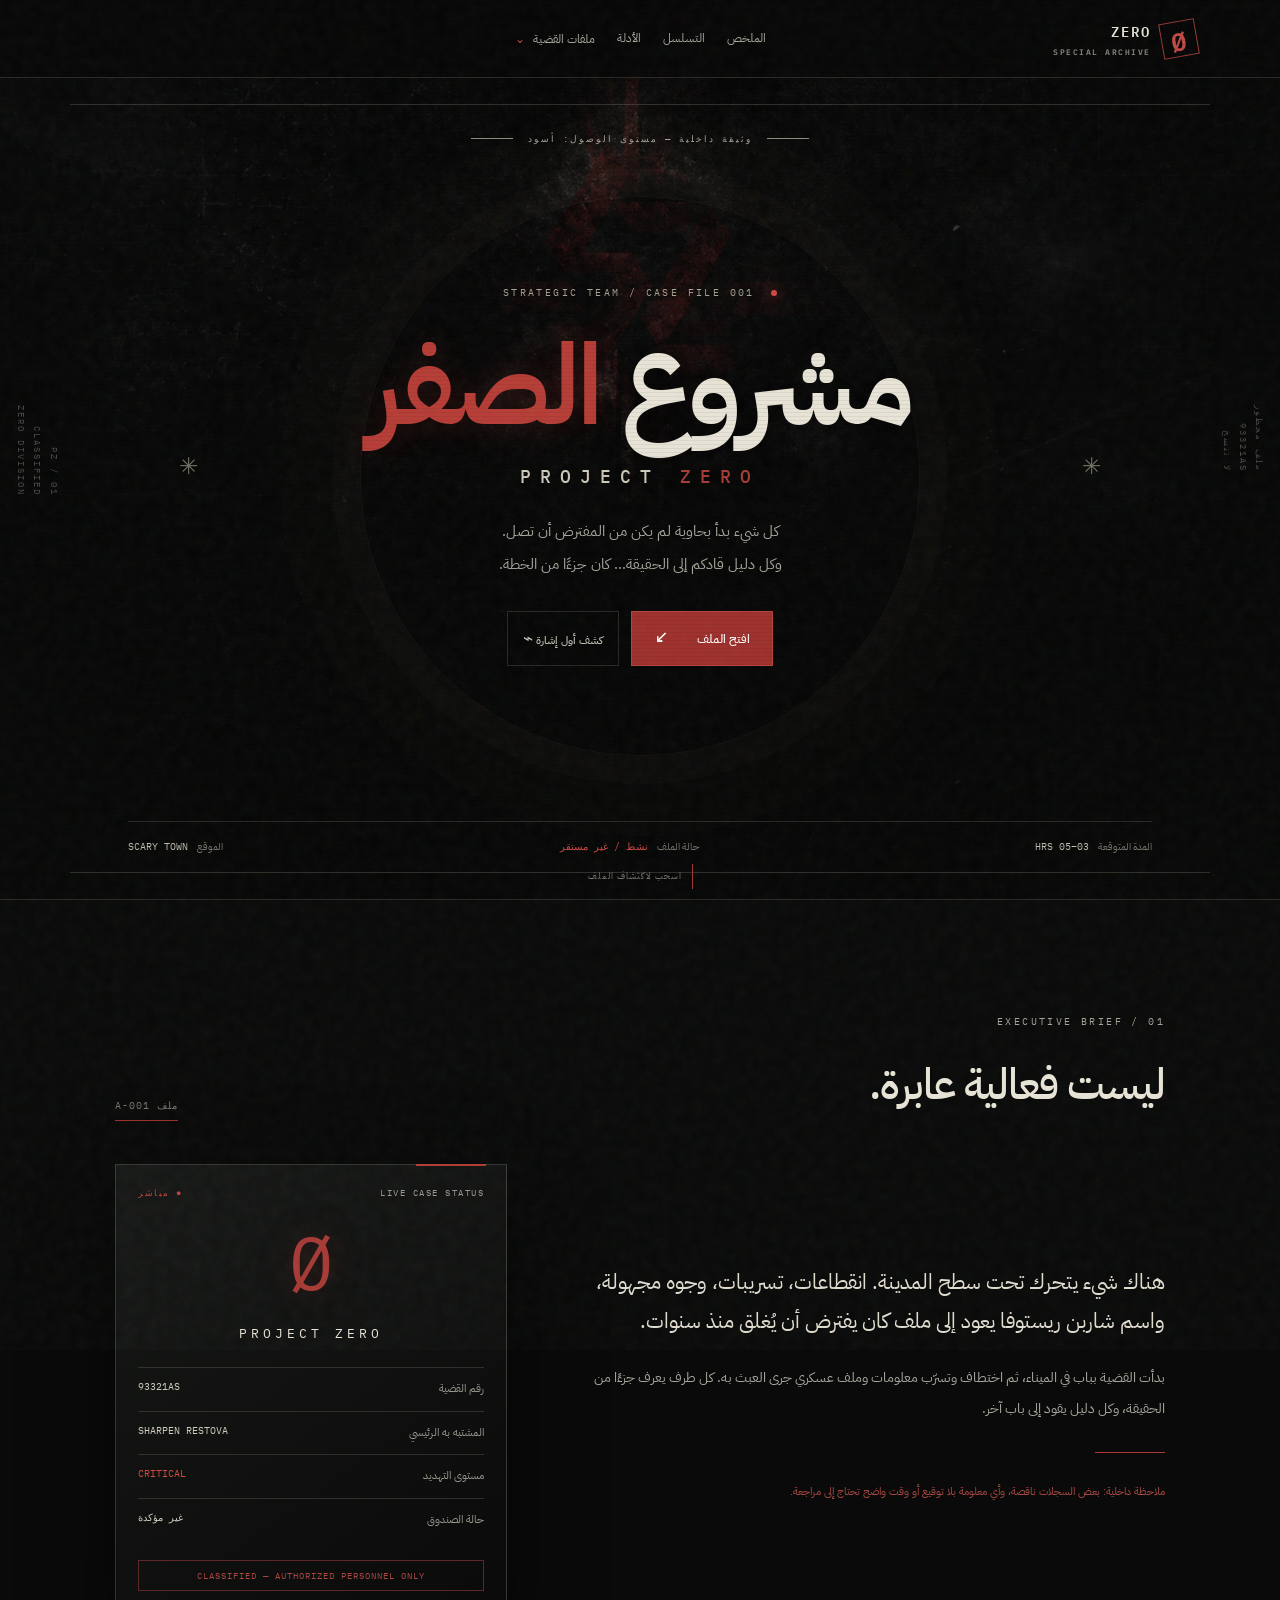
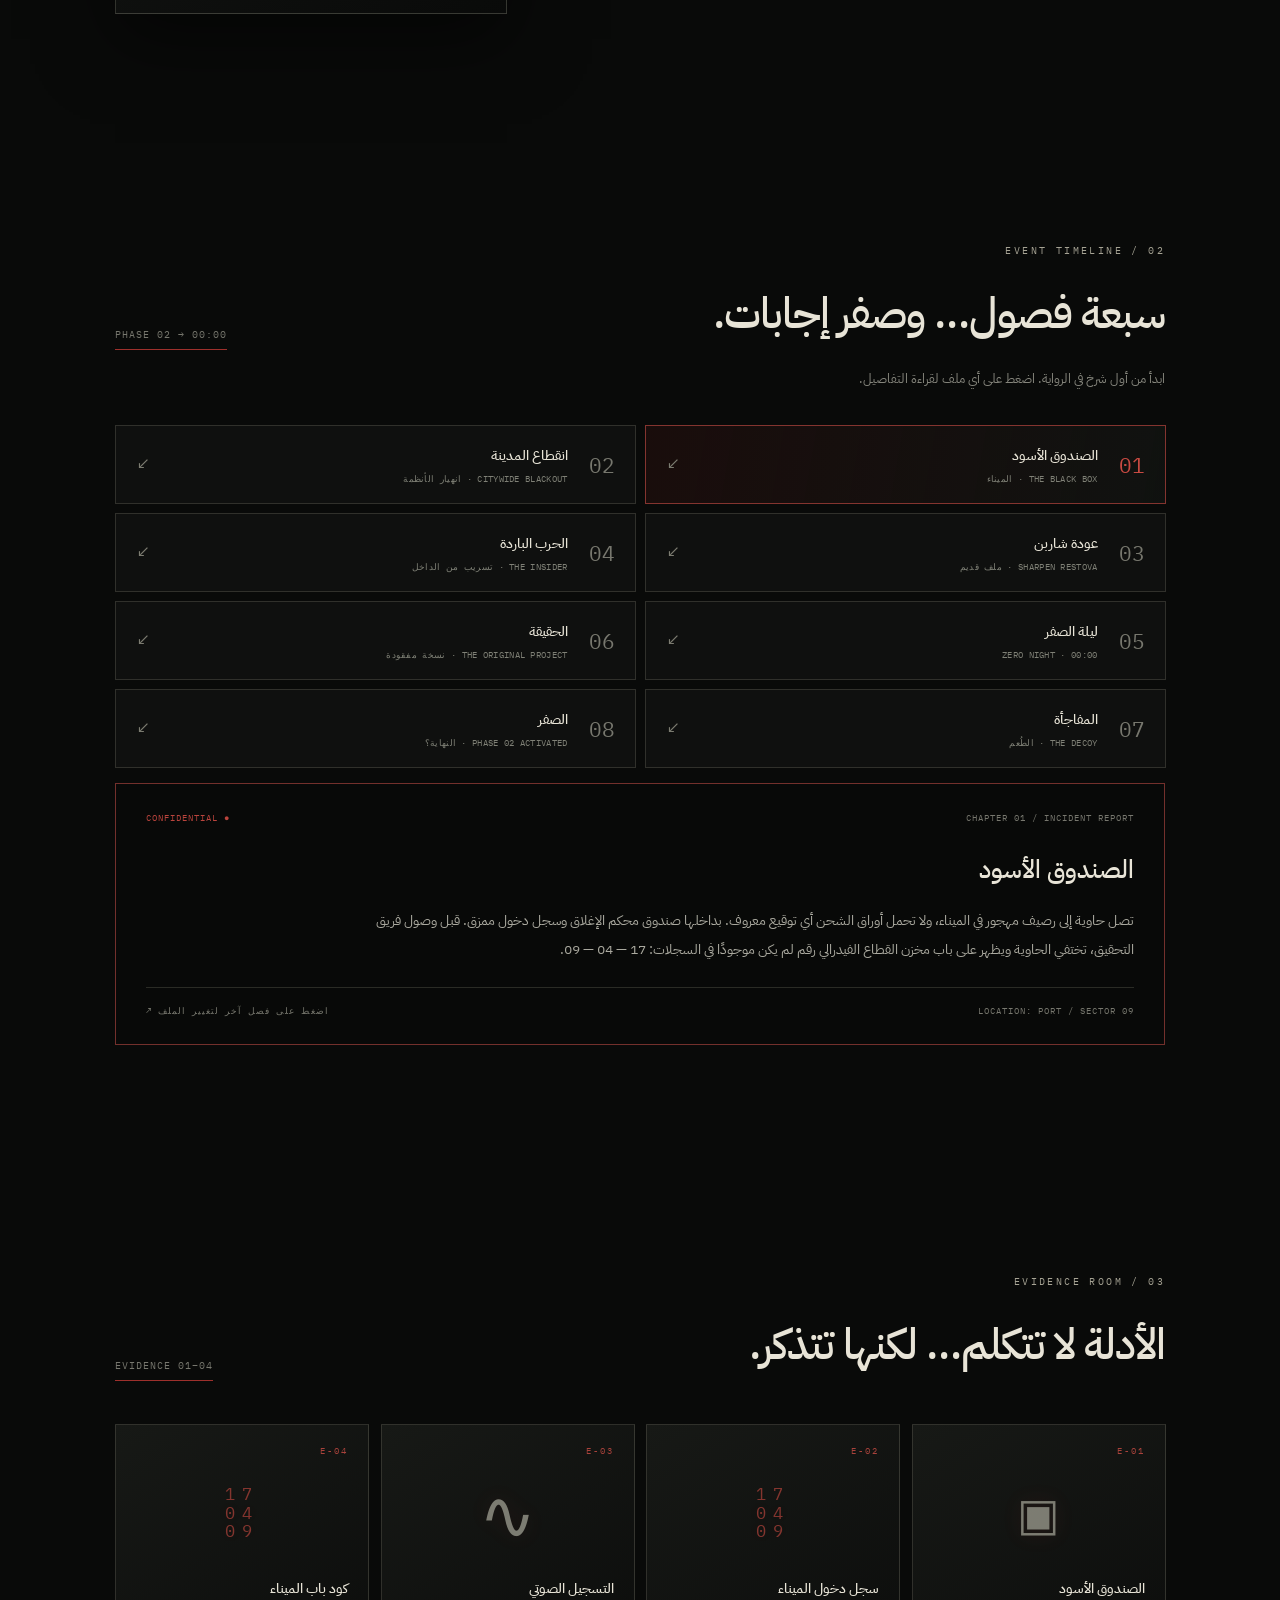
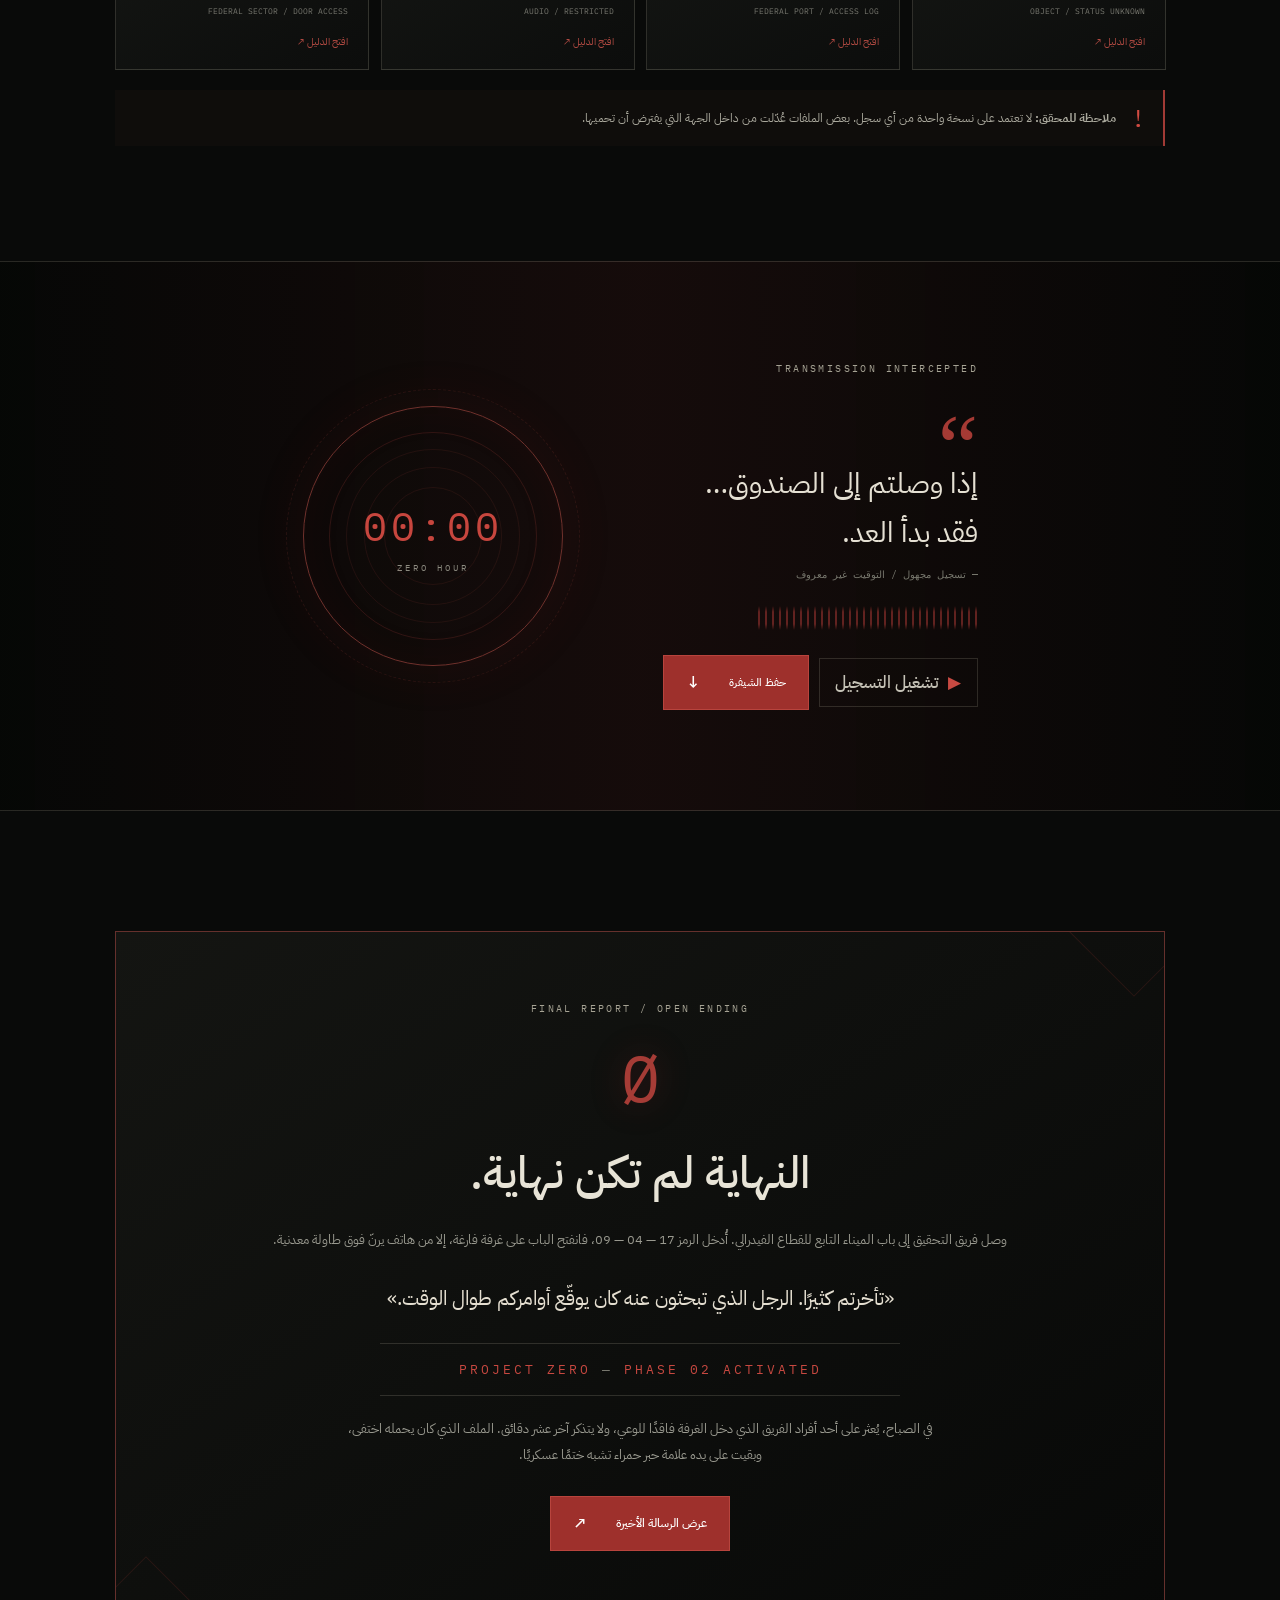
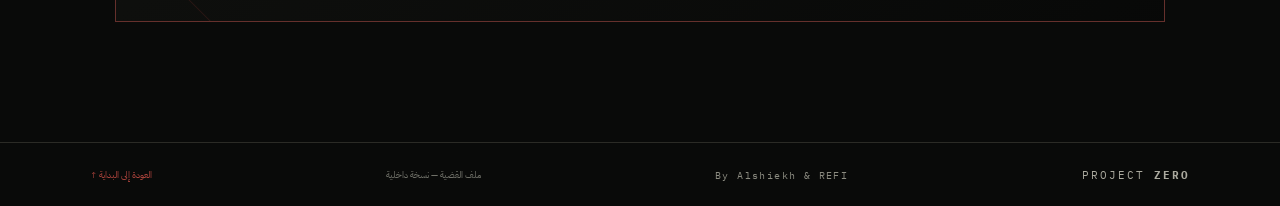
==== commit 55c13c47: "01-project-zero.html" ====
--- a/01-project-zero.html
+++ b/01-project-zero.html
@@ -91,10 +91,10 @@
 <section class="ending section-wrap" id="ending">
  <div class="ending-panel"><p class="eyebrow">FINAL REPORT / OPEN ENDING</p><div class="ending-symbol">Ø</div><h2>النهاية لم تكن نهاية.</h2><p>وصل فريق التحقيق إلى باب الميناء التابع للقطاع الفيدرالي. أُدخل الرمز 17 — 04 — 09، فانفتح الباب على غرفة فارغة، إلا من هاتف يرنّ فوق طاولة معدنية.</p><div class="final-message">«تأخرتم كثيرًا. الرجل الذي تبحثون عنه كان يوقّع أوامركم طوال الوقت.»</div><div class="phase">PROJECT ZERO <span>—</span> PHASE 02 ACTIVATED</div><p class="ending-small">في الصباح، يُعثر على أحد أفراد الفريق الذي دخل الغرفة فاقدًا للوعي، ولا يتذكر آخر عشر دقائق. الملف الذي كان يحمله اختفى، وبقيت على يده علامة حبر حمراء تشبه ختمًا عسكريًا.</p><button class="primary-btn" id="finalReveal">عرض الرسالة الأخيرة <span>↗</span></button><div class="final-hidden" id="finalHidden">رأس المؤامرة ليس رجل عصابات ولا مسؤولًا مدنيًا.<br><strong>إنه صاحب رتبة عسكرية عالية، وهويته ما زالت مجهولة.</strong><br><span>IDENTITY: [REDACTED]</span></div></div>
 </section>
-<footer><div class="footer-brand">PROJECT <b>ZERO</b></div><span class="signature-tip" tabindex="0" aria-label="By Alshiekh — صاحب الفكرة المحنك">By Alshiekh<span class="signature-tooltip">صاحب الفكرة المحنك</span></span><span>ملف القضية — نسخة داخلية</span><a href="#top">العودة إلى البداية ↑</a></footer>
+<footer><div class="footer-brand">PROJECT <b>ZERO</b></div><span class="signature-tip" tabindex="0" aria-label="By Alshiekh - REFI —اصحاب الفكرة المحنكين">By Alshiekh & REFI<span class="signature-tooltip">اصحاب الفكرة المحنكين</span></span><span>ملف القضية — نسخة داخلية</span><a href="#top">العودة إلى البداية ↑</a></footer>
 </main>
 
 <div class="modal-backdrop" id="modal" aria-hidden="true"><div class="modal"><button class="modal-close" id="modalClose" aria-label="إغلاق">×</button><p class="eyebrow" id="modalCode">EVIDENCE / 01</p><h3 id="modalTitle">الصندوق الأسود</h3><p id="modalText">لا تتوفر بيانات كافية.</p><div class="modal-stamp">CLASSIFIED</div></div></div>
 <div class="toast" id="toast">تم اعتراض إشارة مجهولة</div>
 <script src="script.js"></script>
-</body></html>+</body></html>
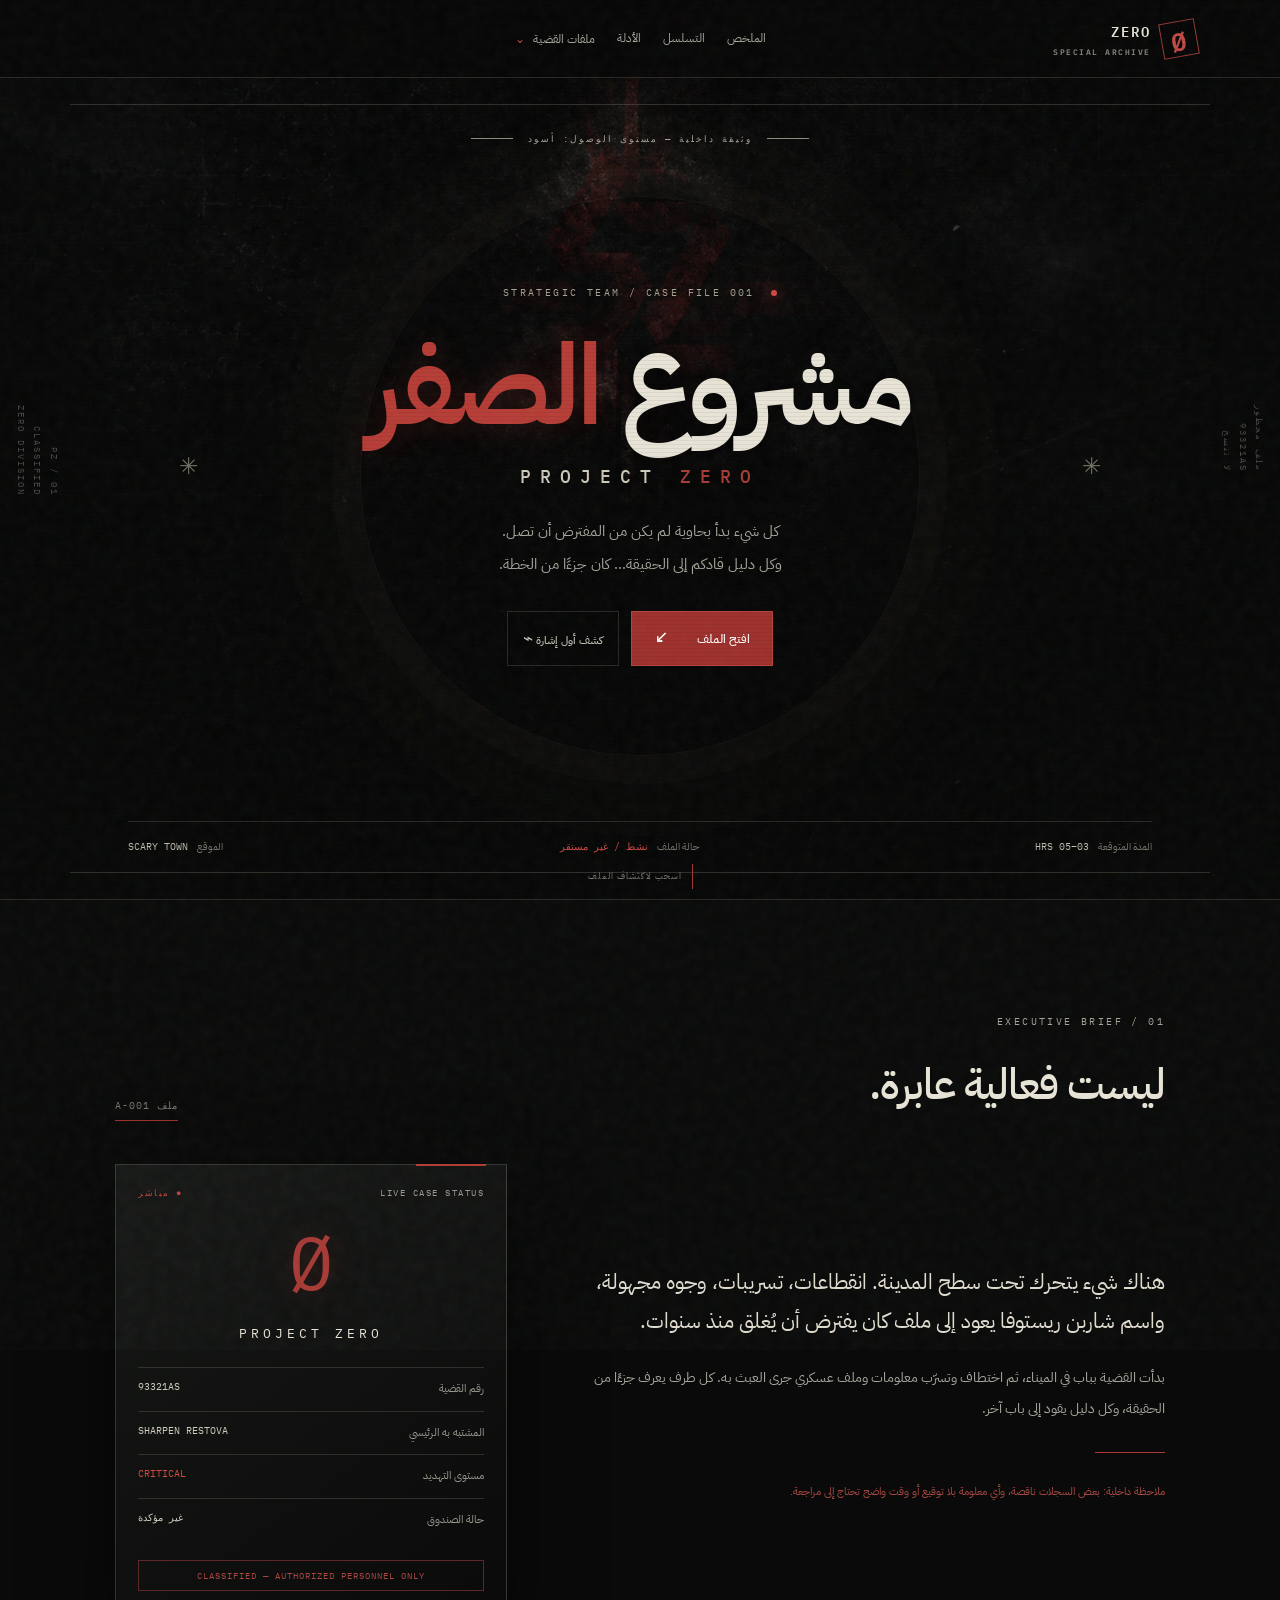
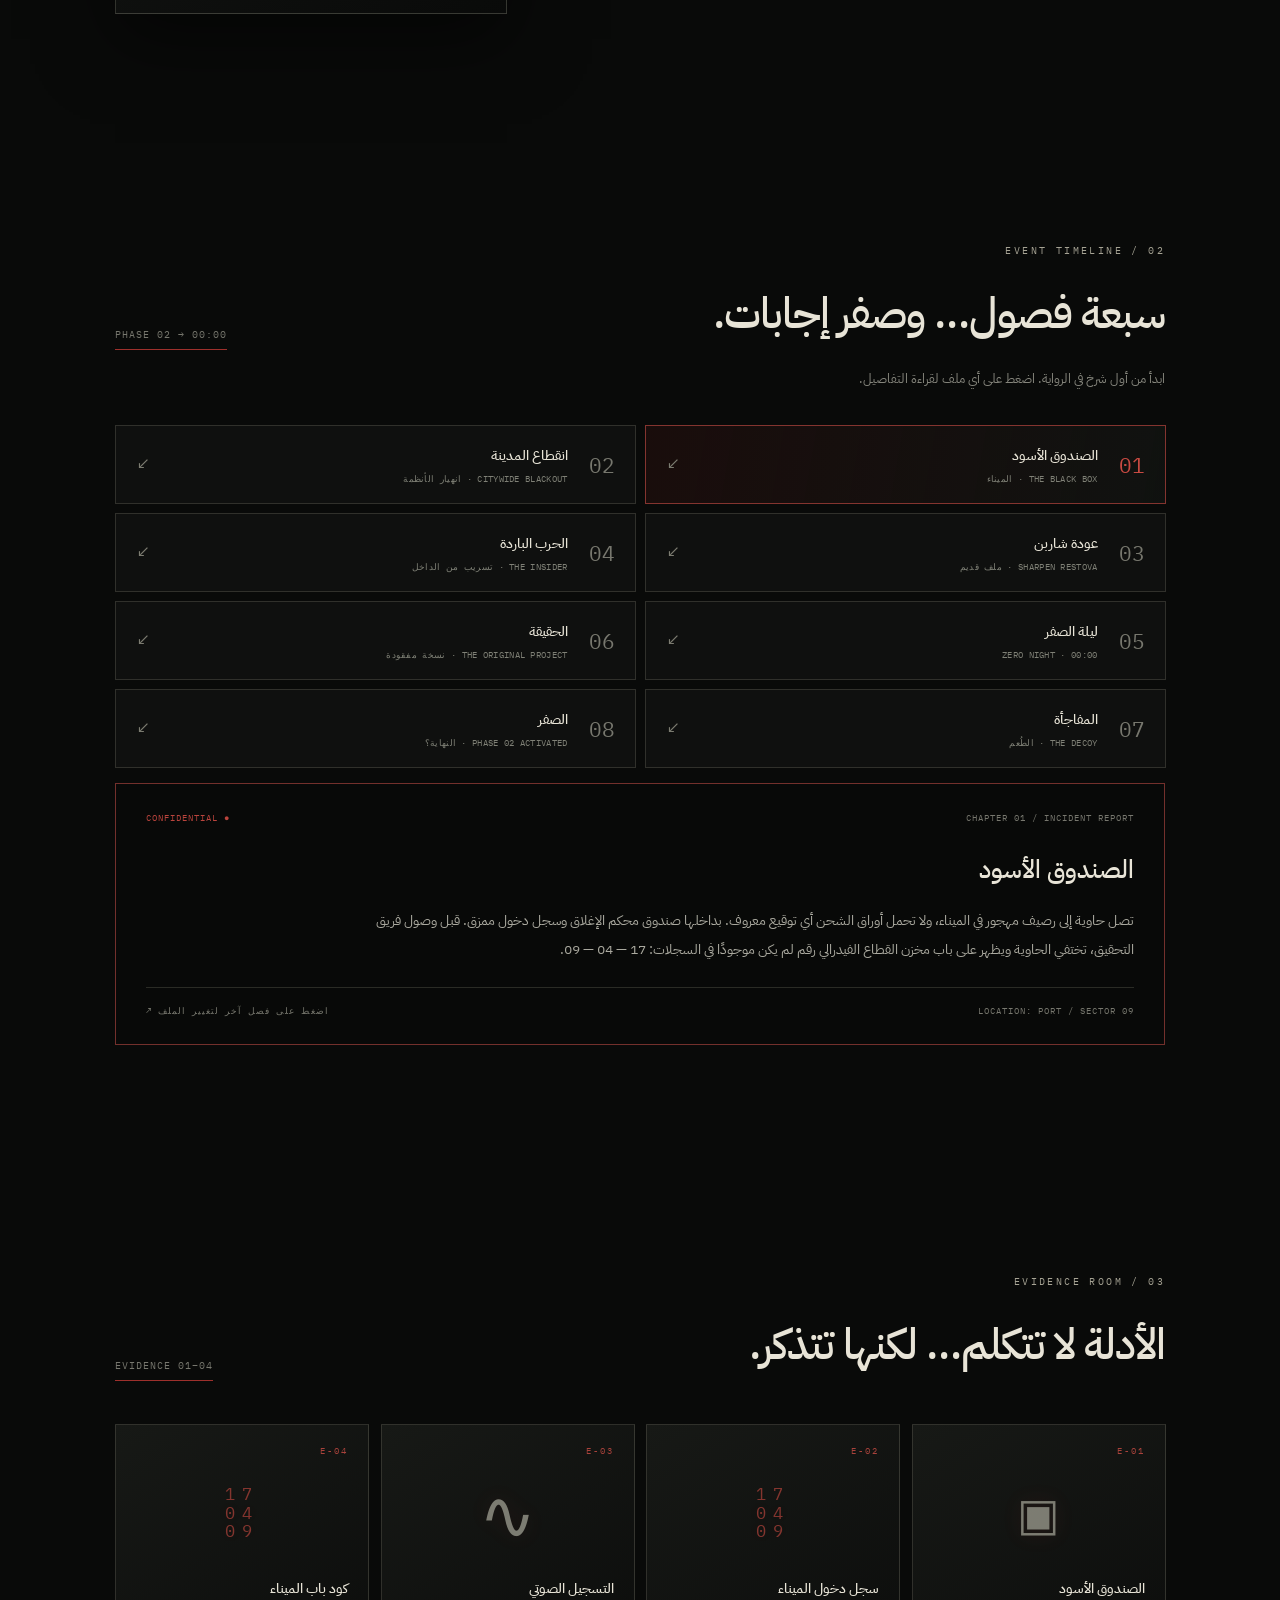
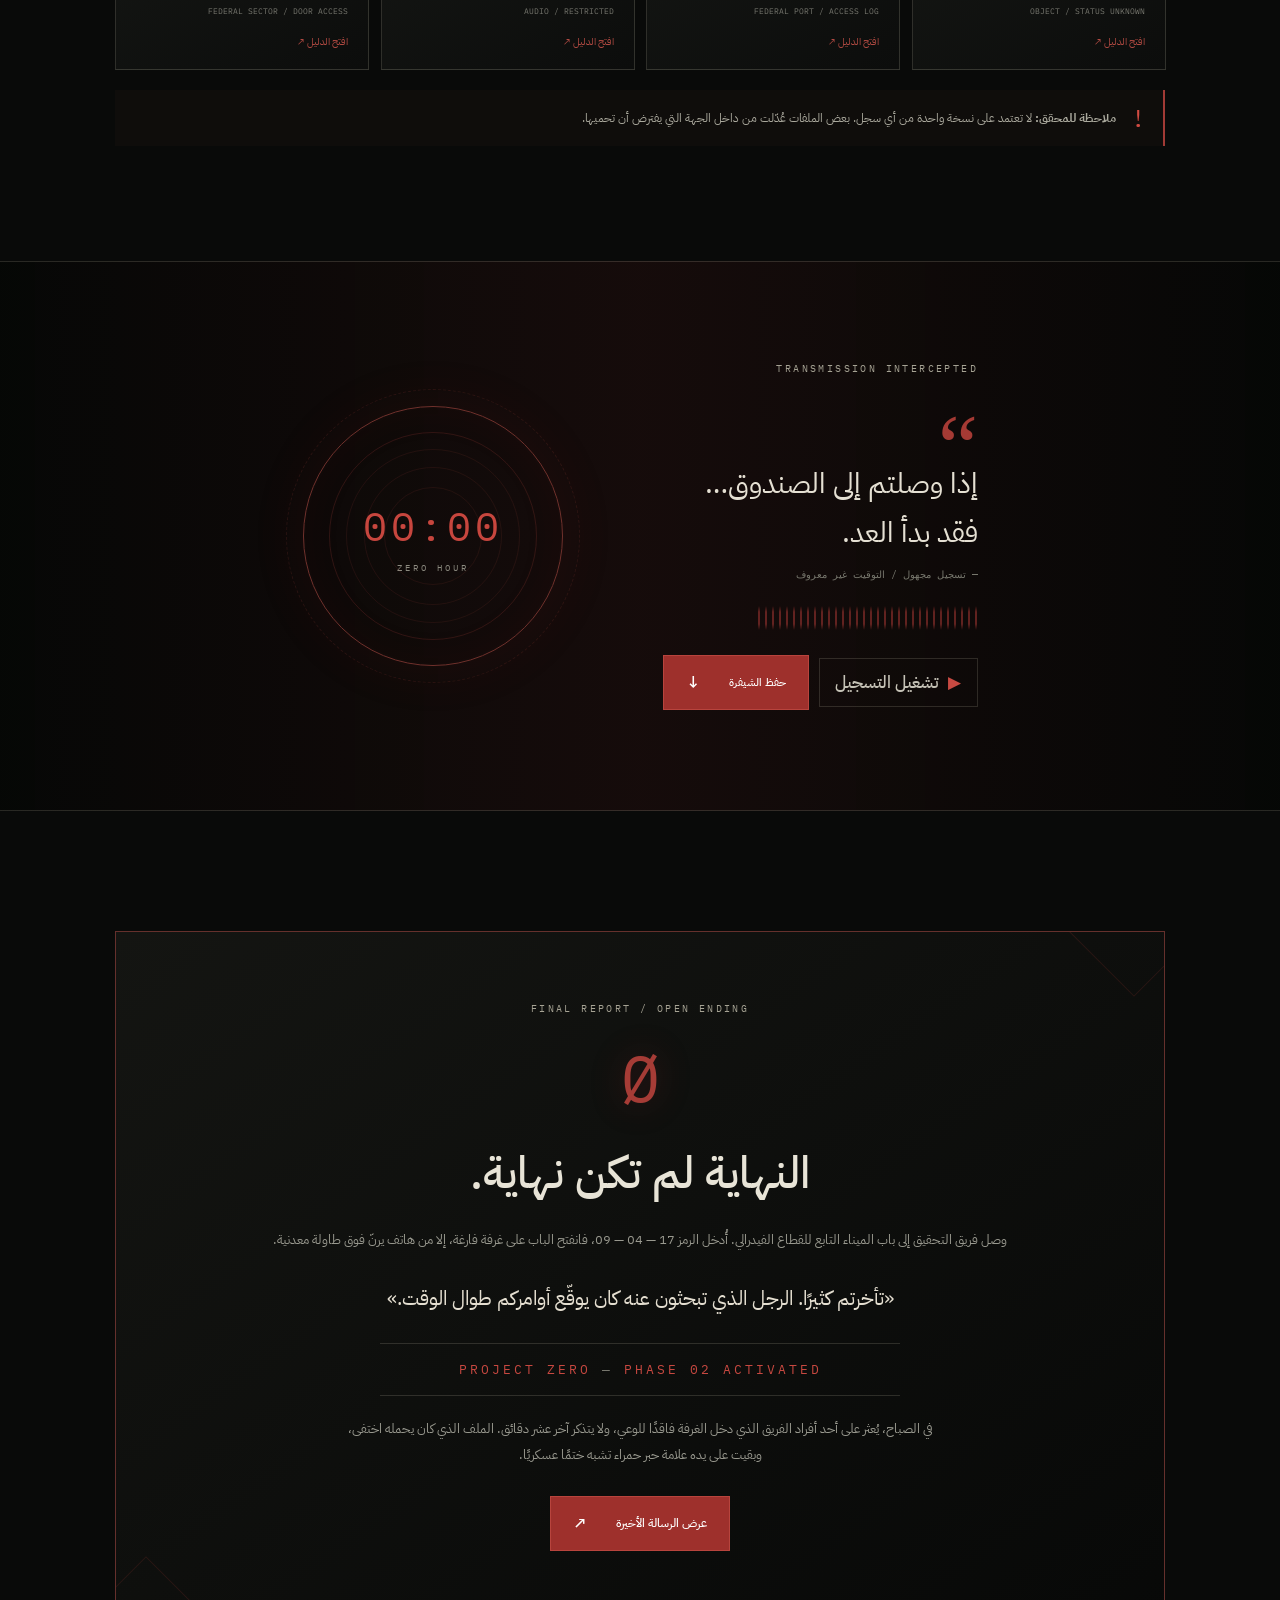
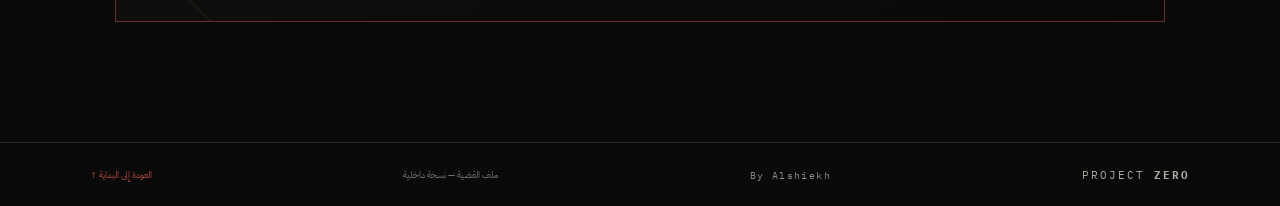
==== commit 677842c6: "01-project-zero.html" ====
--- a/01-project-zero.html
+++ b/01-project-zero.html
@@ -91,7 +91,7 @@
 <section class="ending section-wrap" id="ending">
  <div class="ending-panel"><p class="eyebrow">FINAL REPORT / OPEN ENDING</p><div class="ending-symbol">Ø</div><h2>النهاية لم تكن نهاية.</h2><p>وصل فريق التحقيق إلى باب الميناء التابع للقطاع الفيدرالي. أُدخل الرمز 17 — 04 — 09، فانفتح الباب على غرفة فارغة، إلا من هاتف يرنّ فوق طاولة معدنية.</p><div class="final-message">«تأخرتم كثيرًا. الرجل الذي تبحثون عنه كان يوقّع أوامركم طوال الوقت.»</div><div class="phase">PROJECT ZERO <span>—</span> PHASE 02 ACTIVATED</div><p class="ending-small">في الصباح، يُعثر على أحد أفراد الفريق الذي دخل الغرفة فاقدًا للوعي، ولا يتذكر آخر عشر دقائق. الملف الذي كان يحمله اختفى، وبقيت على يده علامة حبر حمراء تشبه ختمًا عسكريًا.</p><button class="primary-btn" id="finalReveal">عرض الرسالة الأخيرة <span>↗</span></button><div class="final-hidden" id="finalHidden">رأس المؤامرة ليس رجل عصابات ولا مسؤولًا مدنيًا.<br><strong>إنه صاحب رتبة عسكرية عالية، وهويته ما زالت مجهولة.</strong><br><span>IDENTITY: [REDACTED]</span></div></div>
 </section>
-<footer><div class="footer-brand">PROJECT <b>ZERO</b></div><span class="signature-tip" tabindex="0" aria-label="By Alshiekh - REFI —اصحاب الفكرة المحنكين">By Alshiekh & REFI<span class="signature-tooltip">اصحاب الفكرة المحنكين</span></span><span>ملف القضية — نسخة داخلية</span><a href="#top">العودة إلى البداية ↑</a></footer>
+<footer><div class="footer-brand">PROJECT <b>ZERO</b></div><span class="signature-tip" tabindex="0" aria-label="By Alshiekh —صاحب الفكرة المحنك">By Alshiekh <span class="signature-tooltip">صاحب الفكرة المحنك</span></span><span>ملف القضية — نسخة داخلية</span><a href="#top">العودة إلى البداية ↑</a></footer>
 </main>
 
 <div class="modal-backdrop" id="modal" aria-hidden="true"><div class="modal"><button class="modal-close" id="modalClose" aria-label="إغلاق">×</button><p class="eyebrow" id="modalCode">EVIDENCE / 01</p><h3 id="modalTitle">الصندوق الأسود</h3><p id="modalText">لا تتوفر بيانات كافية.</p><div class="modal-stamp">CLASSIFIED</div></div></div>
